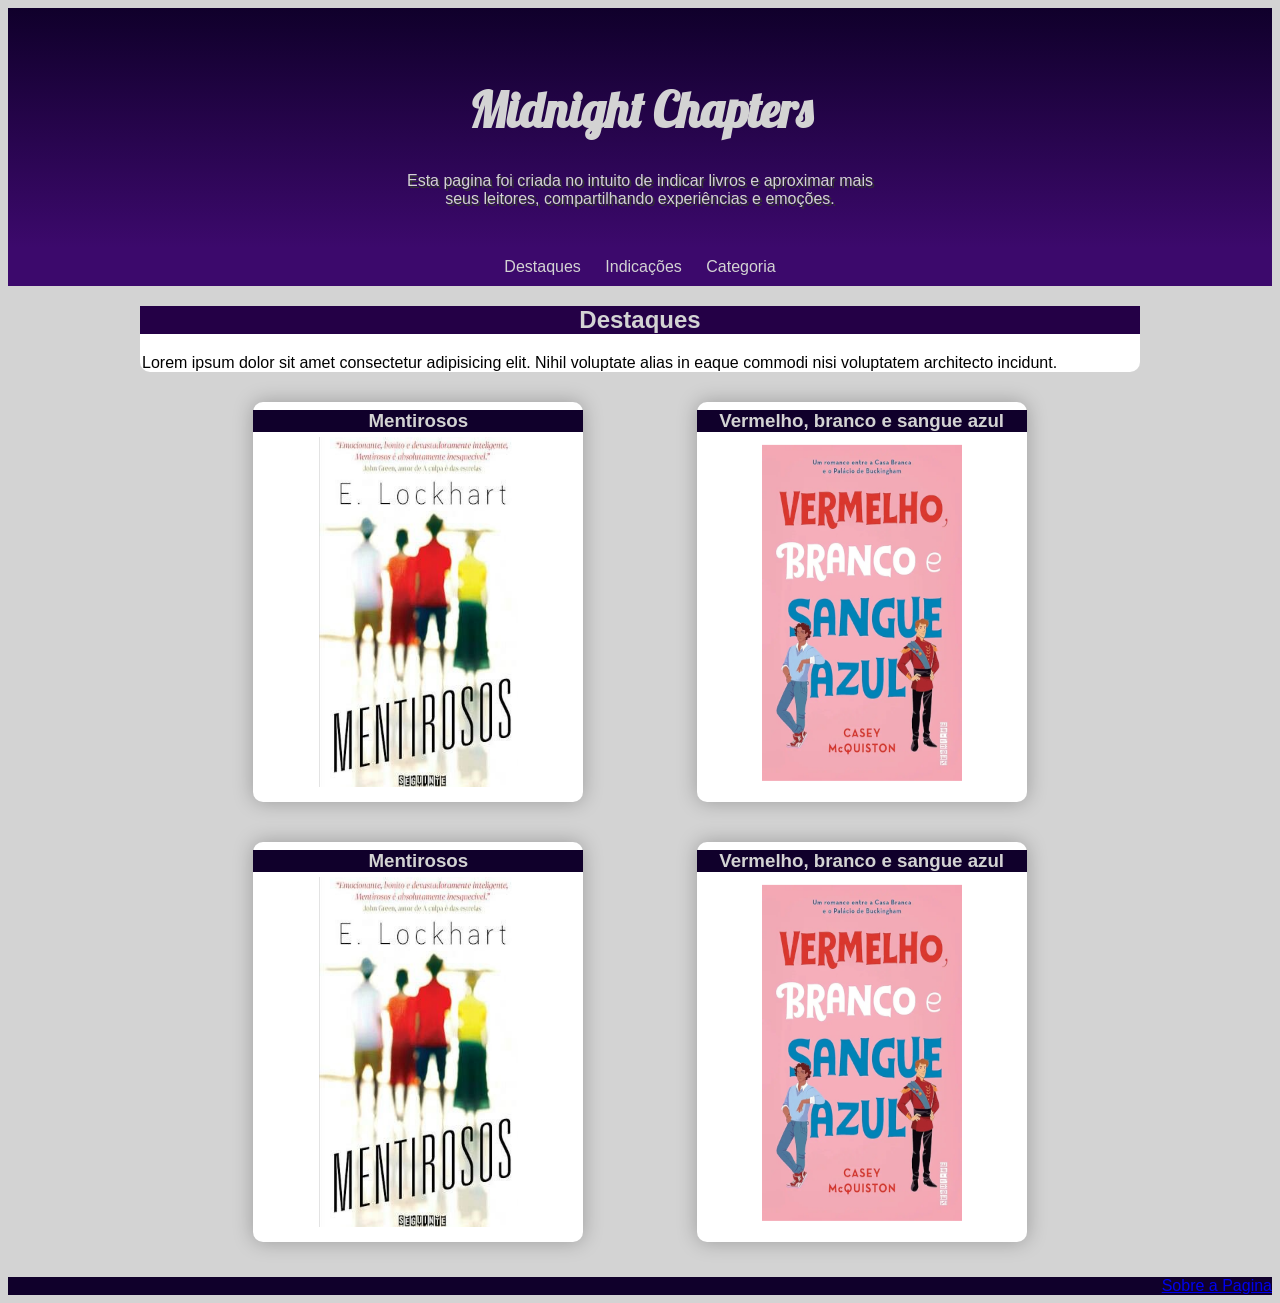
==== index.html @ 9913c378 "modificaçao em links" ====
<!DOCTYPE html>
<html lang="pt-br">
<head>
    <meta charset="UTF-8">
    <meta name="viewport" content="width=device-width, initial-scale=1.0">
    <title>Midnight Chapters</title>
    <link rel="stylesheet" href="estilos/style.css">
    <link rel="shortcut icon" href="favicom/favicomPrincipal.jpeg" type="image/x-icon">
</head>
<body>
    <header>
        <h1>Midnight Chapters</h1>
        <p>Esta pagina foi criada no intuito de indicar livros e aproximar mais seus leitores, compartilhando experiências e emoções.</p>
    </header>
    <nav>
            <a href="#" class="box">Destaques</a>
            <a href="#" class="box">Indicações</a>
            <a href="categoria.html" class="box" target="_self">Categoria</a>
    </nav>
    <main>
        <div class="texto">
            <h2>Destaques</h2>
            <p>Lorem ipsum dolor sit amet consectetur adipisicing elit. Nihil voluptate alias in eaque commodi nisi voluptatem architecto incidunt.</p>
        </div>
            <div class="teste2"> 
                <div class="teste shadow box">
                    <h3 class="margin-baixo">Mentirosos</h3>
                    <a href="livros/mentirosos.html" target="_self" ><img src="imagens/mentirosos-300.png" alt="livro mentirosos" width="200px" height="350px"></a>
                </div>
                <div class="teste shadow box">
                    <h3 class="margin-baixo">Vermelho, branco e sangue azul</h3>
                    <a href="livros/vermelhoBranco.html"><img src="imagens/Vermelho-300.png" alt="LivroVermelhoBranco" width="200px" height="350px"></a>
                </div>
            </div>
            <div class="teste2"> 
                <div class="teste shadow box">
                    <h3 class="margin-baixo">Mentirosos</h3>
                    <a href="livros/mentirosos.html" target="_self" ><img src="imagens/mentirosos-300.png" alt="livro mentirosos" width="200px" height="350px"></a>
                </div>
                <div class="teste shadow box">
                    <h3 class="margin-baixo">Vermelho, branco e sangue azul</h3>
                    <a href="livros/vermelhoBranco.html"><img src="imagens/Vermelho-300.png" alt="LivroVermelhoBranco" width="200px" height="350px"></a>
                </div>
            </div>
    </main>
    <footer>
        <a href="#">Sobre a Pagina</a>
    </footer>
</body>
</html>
---- estilos/style.css ----
@charset "UTF-8";

 @import url('https://fonts.googleapis.com/css2?family=Playwrite+NZ+Guides&display=swap');
@font-face {
    font-family: 'lobster';
    src: url(../fontes/Lobster-Regular.ttf);
}
@font-face {
    font-family: felipa;
    src: url(../fontes/Felipa-Regular.ttf);
}
:root{
    --font-destaque:'Playwrite NZ Guides', cursive;
    --font-titulos:'lobster', cursive;
    --font-livros:'felipa', cursive;
    --cor0: #10002B;
    --cor1: #240046;
    --cor2: #3C096C;
    --cor3: #5A189A;
    --cor4: #7B2CBF;
    --cor5: #d3d3d3;
    --cor6: #ffffff;
}

body > header{
    margin: auto;
}
body{
    font-family: Arial, Helvetica, sans-serif ;
    background-color: var(--cor5);
}
h1{
    color: var(--cor5);
    text-align: center;
    text-decoration: none;
    font-family: var(--font-titulos);
}
h1 > a {
    color: var(--cor5);
    text-decoration: none;
}
p{
    margin: 2px;
    text-align: justify;
}
h2{
    text-align: center;
    color: var(--cor5);
    background-color: var(--cor1);
}
h3{
    color: var(--cor5);
    background-color: var(--cor0);
    margin-top: 0px;
}
header{
    background-image: linear-gradient(to bottom, var(--cor0), var(--cor2));
    padding: 40px;
    text-align: center;
}
header > h1{
    font-size: 3em;
}
header > p{
    color: var(--cor5);
    width: 500px;
    margin: auto;
    text-shadow: 2px 2px 0px rgb(49, 49, 49);
    text-align: center;
}
nav{
    background-color: var(--cor2);
    text-align: center;
    margin-bottom: 10px;
    padding: 10px;
}
nav a {
    text-decoration: none;
    color: var(--cor5);
    padding: 10px;
    border-radius: 4px;
    transition-duration: 0.4s;
}
nav a:hover{
    color: var(--cor0);
    background-color: var(--cor4);
    transition-duration: 0.3s;
}
main{
    text-align: left;
    max-width: 1000px;
    min-width: 320px;
    margin: auto;
    text-align: center;
    margin-bottom: 25px;
}
footer{
    text-align: right;
    background-color: var(--cor0);
}
.margin-baixo{
    margin-top:8px;
    margin-bottom: 5px;
}
.teste2{
    background-color: var(--cor5);
    height: 420px;
    display: flex;
    margin: 20px auto;
    justify-items: center;
    justify-content: space-evenly;
}
.teste{
    background-color: var(--cor6);
    width: 330px;
    height: 400px;
    border-radius: 10px;
    margin-top: 10px;
}
.livro{
    background-color: var(--cor5);
    font-style: italic;
    font-family: var(--font-livros);
    border-radius: 10px;
    text-align: center;
}
.texto{
    background-color: var(--cor6);
    border-bottom-left-radius: 10px;
    border-bottom-right-radius: 10px;
    text-align: justify;
}
.alinha{
    text-align: justify;
    margin-top: 10px;
    margin-bottom: 10px;
    margin-left: 10px;
    margin-right: 10px;
}
.texto-separado{
    margin: 0px;
}
.shadow{
    box-shadow: 0px 0px 20px rgba(0, 0, 0, 0.264);
}
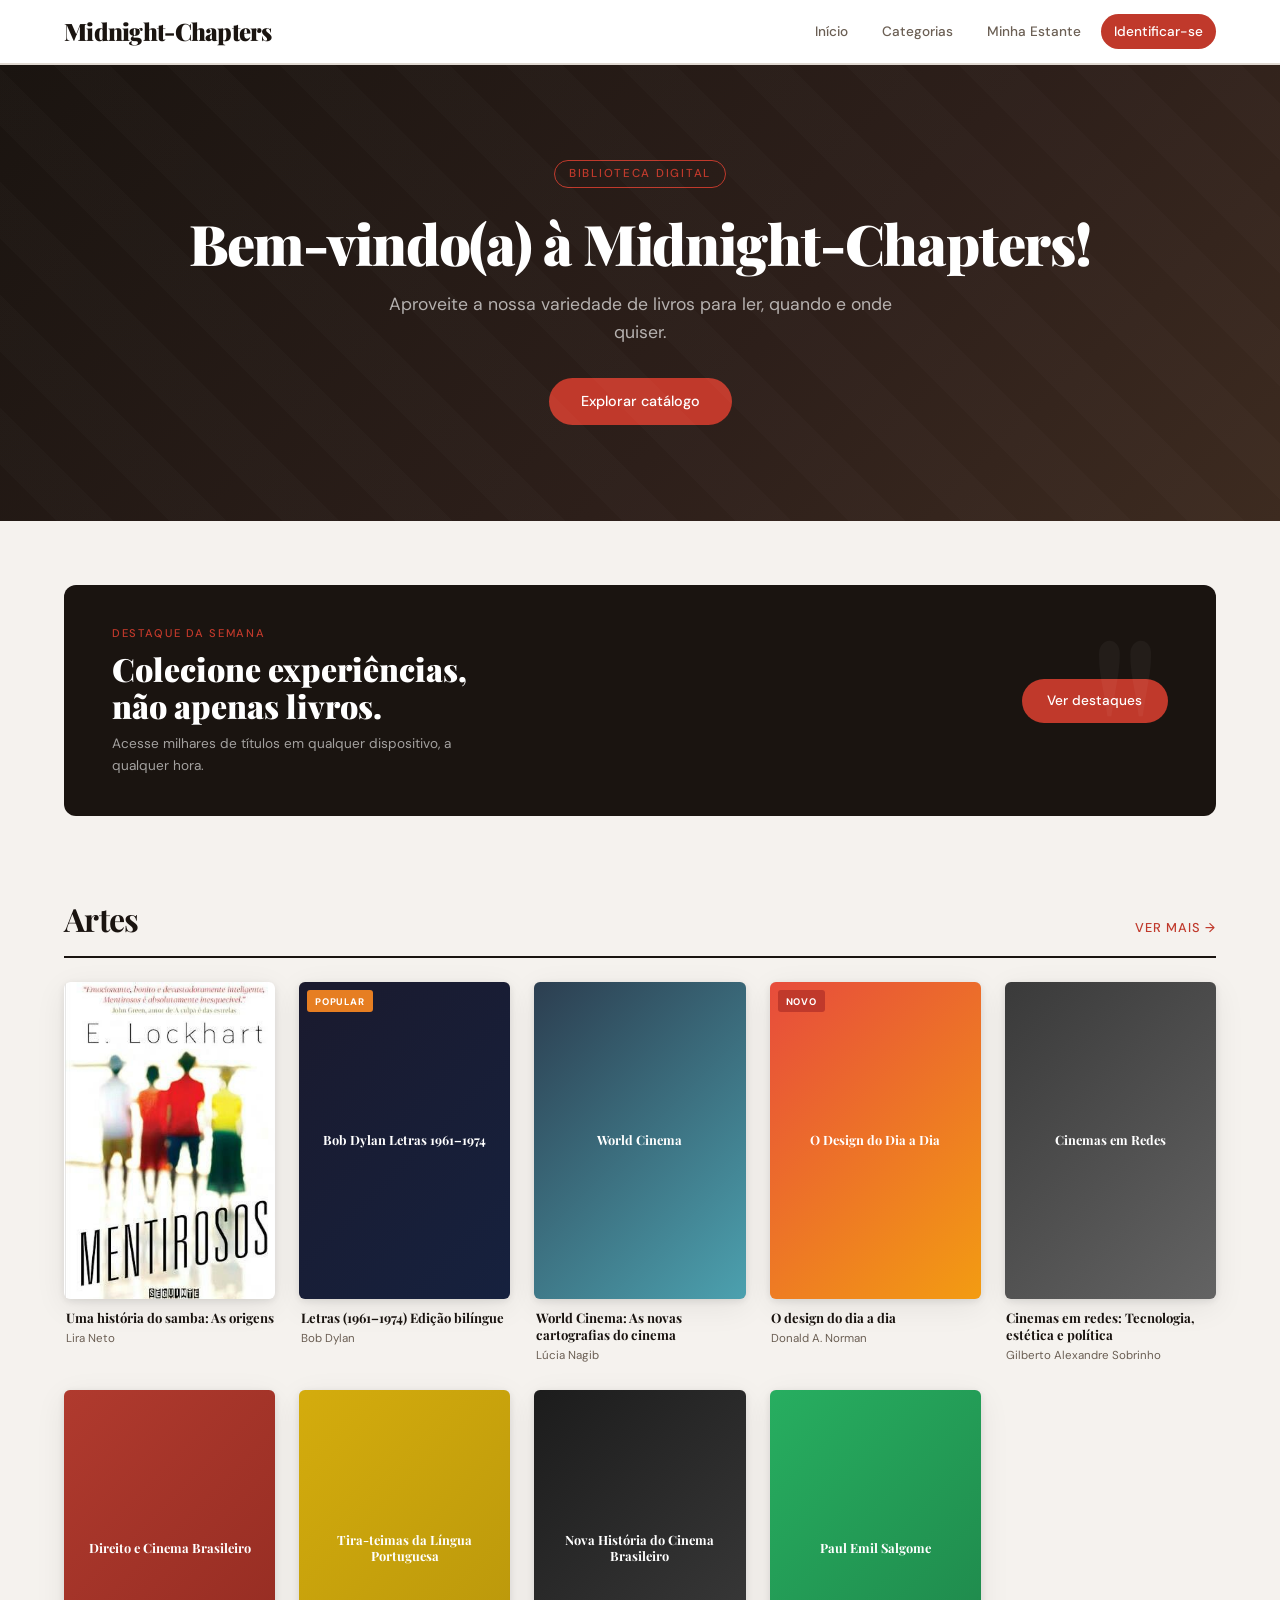
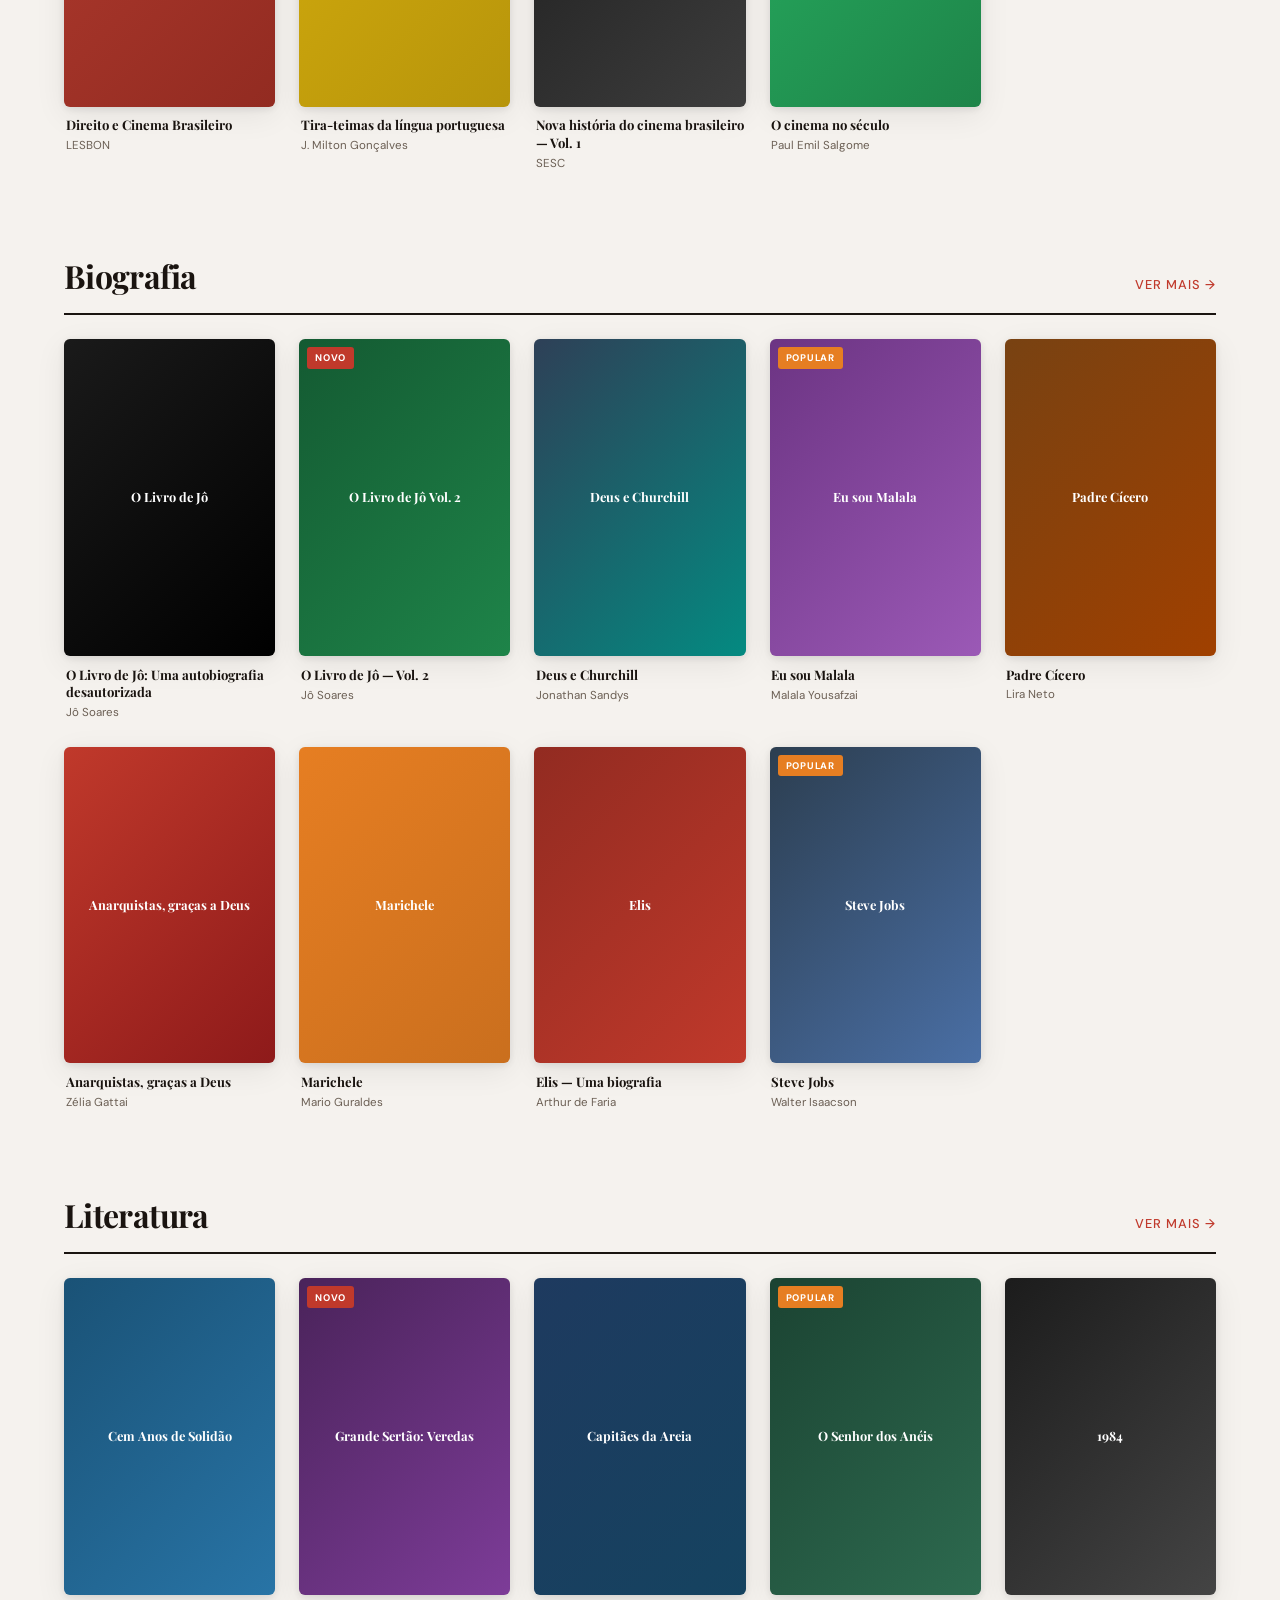
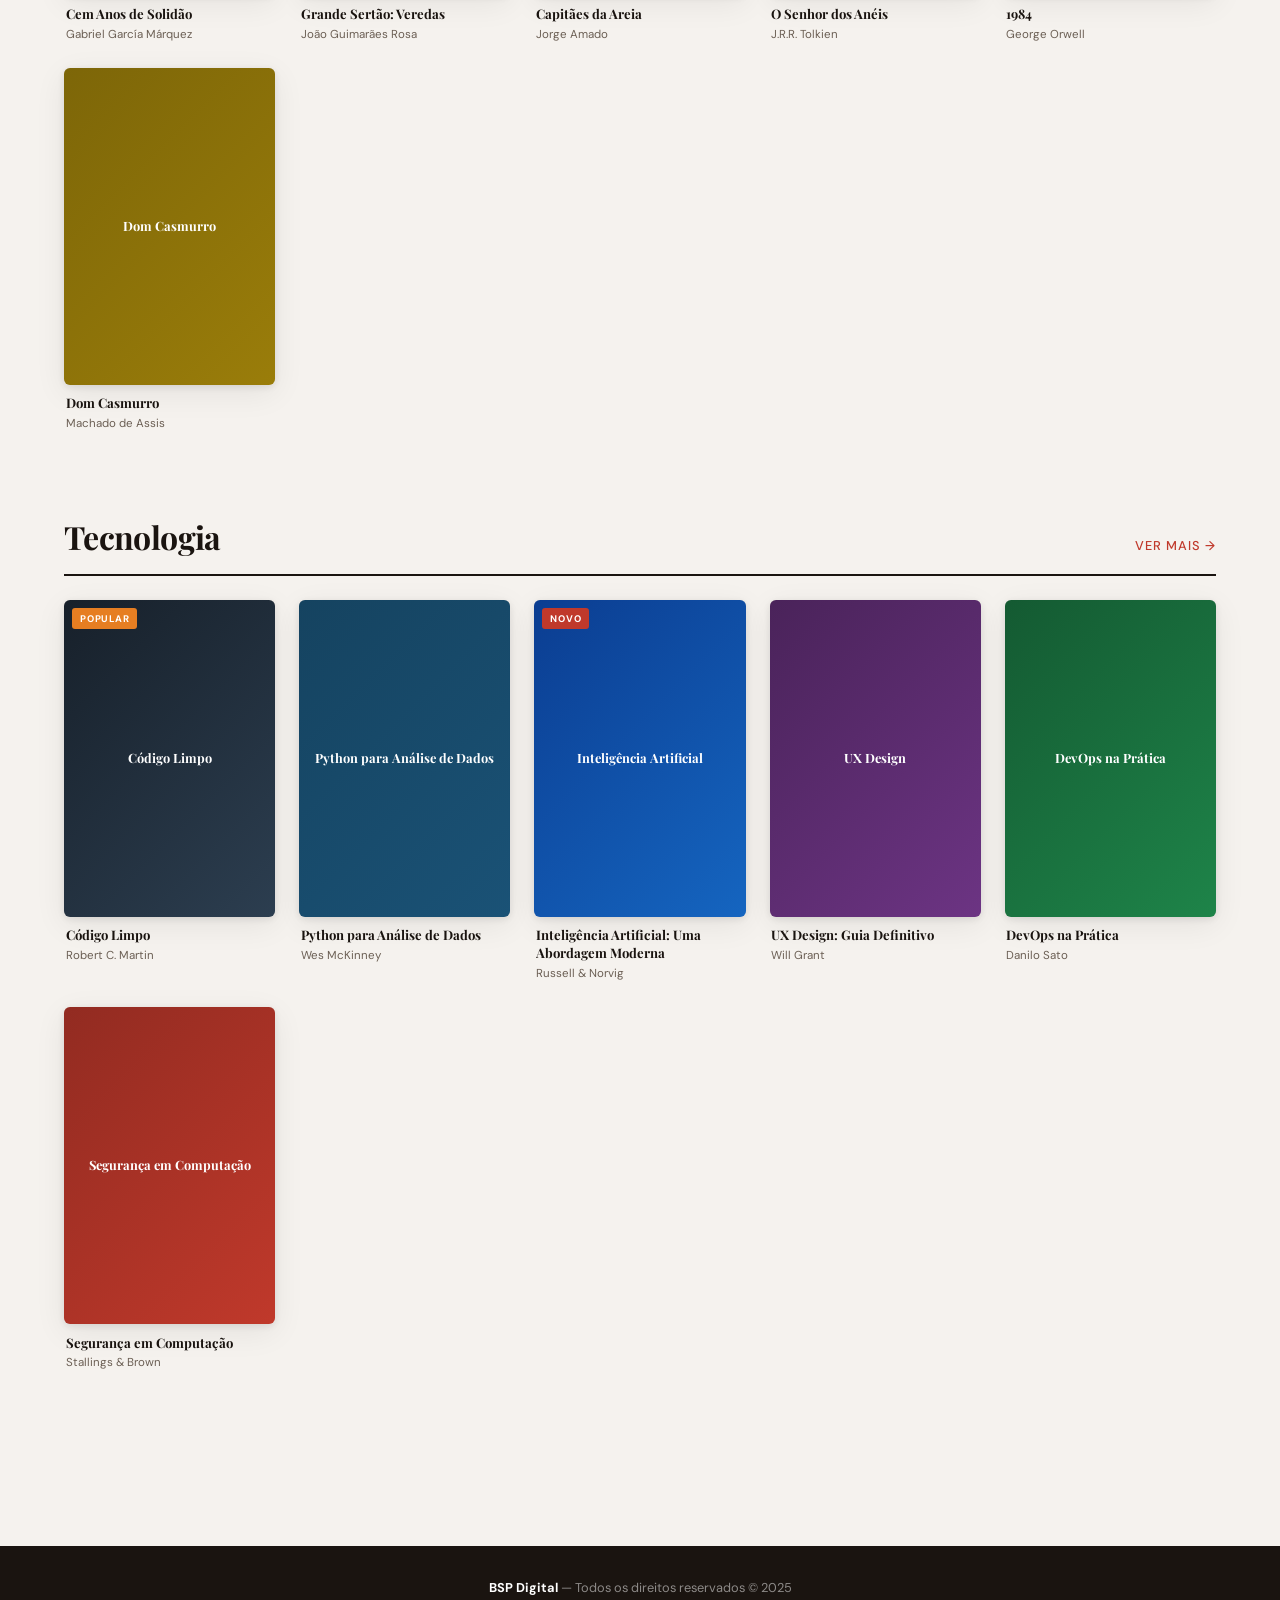
==== commit 4ab77589: "mudança drastica, ultilizaçao de framework" ====
--- a/index.html
+++ b/index.html
@@ -1,50 +1,434 @@
 <!DOCTYPE html>
-<html lang="pt-br">
+<html lang="pt-BR">
 <head>
-    <meta charset="UTF-8">
-    <meta name="viewport" content="width=device-width, initial-scale=1.0">
-    <title>Midnight Chapters</title>
-    <link rel="stylesheet" href="estilos/style.css">
-    <link rel="shortcut icon" href="favicom/favicomPrincipal.jpeg" type="image/x-icon">
+  <meta charset="UTF-8" />
+  <meta name="viewport" content="width=device-width, initial-scale=1.0"/>
+  <link rel="preconnect" href="https://fonts.googleapis.com">
+  <link rel="stylesheet" href="../estilos/style.css">
+  <link href="https://fonts.googleapis.com/css2?family=Playfair+Display:wght@400;700;900&family=DM+Sans:wght@300;400;500&display=swap" rel="stylesheet">
+  <link rel="shortcut icon" href="favicom/favicomPrincipal.jpeg" type="image/x-icon">
+  <title>Midnight-Chapters</title>
 </head>
 <body>
-    <header>
-        <h1>Midnight Chapters</h1>
-        <p>Esta pagina foi criada no intuito de indicar livros e aproximar mais seus leitores, compartilhando experiências e emoções.</p>
-    </header>
-    <nav>
-            <a href="#" class="box">Destaques</a>
-            <a href="#" class="box">Indicações</a>
-            <a href="categoria.html" class="box" target="_self">Categoria</a>
-    </nav>
-    <main>
-        <div class="texto">
-            <h2>Destaques</h2>
-            <p>Lorem ipsum dolor sit amet consectetur adipisicing elit. Nihil voluptate alias in eaque commodi nisi voluptatem architecto incidunt.</p>
-        </div>
-            <div class="teste2"> 
-                <div class="teste shadow box">
-                    <h3 class="margin-baixo">Mentirosos</h3>
-                    <a href="livros/mentirosos.html" target="_self" ><img src="imagens/mentirosos-300.png" alt="livro mentirosos" width="200px" height="350px"></a>
-                </div>
-                <div class="teste shadow box">
-                    <h3 class="margin-baixo">Vermelho, branco e sangue azul</h3>
-                    <a href="livros/vermelhoBranco.html"><img src="imagens/Vermelho-300.png" alt="LivroVermelhoBranco" width="200px" height="350px"></a>
-                </div>
-            </div>
-            <div class="teste2"> 
-                <div class="teste shadow box">
-                    <h3 class="margin-baixo">Mentirosos</h3>
-                    <a href="livros/mentirosos.html" target="_self" ><img src="imagens/mentirosos-300.png" alt="livro mentirosos" width="200px" height="350px"></a>
-                </div>
-                <div class="teste shadow box">
-                    <h3 class="margin-baixo">Vermelho, branco e sangue azul</h3>
-                    <a href="livros/vermelhoBranco.html"><img src="imagens/Vermelho-300.png" alt="LivroVermelhoBranco" width="200px" height="350px"></a>
-                </div>
-            </div>
-    </main>
-    <footer>
-        <a href="#">Sobre a Pagina</a>
-    </footer>
+
+<!-- HEADER -->
+<header>
+  <a class="logo" href="#">Midnight-Chapters</a>
+  <nav>
+    <a href="#" class="nav-hide">Início</a>
+    <a href="#" class="nav-hide">Categorias</a>
+    <a href="#" class="nav-hide">Minha Estante</a>
+    <a href="#" class="nav-cta">Identificar-se</a>
+  </nav>
+</header>
+
+<!-- HERO -->
+<section class="hero">
+  <div class="hero-tag">Biblioteca Digital</div>
+  <h1>Bem-vindo(a) à Midnight-Chapters!</h1>
+  <p>Aproveite a nossa variedade de livros para ler, quando e onde quiser.</p>
+  <a href="#catalogo" class="hero-btn">Explorar catálogo</a>
+</section>
+
+<!-- FEATURED STRIP -->
+<main id="catalogo">
+  <div class="featured-strip">
+    <div class="featured-strip-text">
+      <div class="featured-strip-tag">Destaque da semana</div>
+      <h2>Colecione experiências,<br>não apenas livros.</h2>
+      <p>Acesse milhares de títulos em qualquer dispositivo, a qualquer hora.</p>
+    </div>
+    <a href="#" class="featured-strip-cta">Ver destaques</a>
+  </div>
+
+  <!-- ARTES -->
+  <section class="section" id="artes">
+    <div class="section-header">
+      <h2 class="section-title">Artes</h2>
+      <a href="#" class="section-link">Ver mais →</a>
+    </div>
+    <div class="book-grid">
+
+      <a class="book-card" href="livro-samba.html" title="Uma história do samba: As origens">
+        <div class="book-cover-wrap">
+          <img src="imagens/mentirosos-300.png" alt="">
+          <div class="book-overlay"><span class="book-overlay-btn">Ver livro</span></div>
+        </div>
+        <div class="book-info">
+          <div class="book-title">Uma história do samba: As origens</div>
+          <div class="book-author">Lira Neto</div>
+        </div>
+      </a>
+
+      <a class="book-card" href="livro-dylan.html" title="Letras (1961–1974) Edição bilíngue">
+        <div class="book-cover-wrap">
+          <span class="book-badge badge-hot">Popular</span>
+          <div class="book-cover-placeholder" style="background:linear-gradient(135deg,#1a1a2e,#16213e);">Bob Dylan Letras 1961–1974</div>
+          <div class="book-overlay"><span class="book-overlay-btn">Ver livro</span></div>
+        </div>
+        <div class="book-info">
+          <div class="book-title">Letras (1961–1974) Edição bilíngue</div>
+          <div class="book-author">Bob Dylan</div>
+        </div>
+      </a>
+
+      <a class="book-card" href="livro-world-cinema.html" title="World Cinema: As novas cartografias do cinema">
+        <div class="book-cover-wrap">
+          <div class="book-cover-placeholder" style="background:linear-gradient(135deg,#2c3e50,#4ca1af);">World Cinema</div>
+          <div class="book-overlay"><span class="book-overlay-btn">Ver livro</span></div>
+        </div>
+        <div class="book-info">
+          <div class="book-title">World Cinema: As novas cartografias do cinema</div>
+          <div class="book-author">Lúcia Nagib</div>
+        </div>
+      </a>
+
+      <a class="book-card" href="livro-design.html" title="O Design do dia a dia">
+        <div class="book-cover-wrap">
+          <span class="book-badge badge-new">Novo</span>
+          <div class="book-cover-placeholder" style="background:linear-gradient(135deg,#e74c3c,#f39c12);">O Design do Dia a Dia</div>
+          <div class="book-overlay"><span class="book-overlay-btn">Ver livro</span></div>
+        </div>
+        <div class="book-info">
+          <div class="book-title">O design do dia a dia</div>
+          <div class="book-author">Donald A. Norman</div>
+        </div>
+      </a>
+
+      <a class="book-card" href="livro-cinemas-redes.html" title="Cinemas em redes: Tecnologia, estética e política">
+        <div class="book-cover-wrap">
+          <div class="book-cover-placeholder" style="background:linear-gradient(135deg,#3a3a3a,#636363);">Cinemas em Redes</div>
+          <div class="book-overlay"><span class="book-overlay-btn">Ver livro</span></div>
+        </div>
+        <div class="book-info">
+          <div class="book-title">Cinemas em redes: Tecnologia, estética e política</div>
+          <div class="book-author">Gilberto Alexandre Sobrinho</div>
+        </div>
+      </a>
+
+      <a class="book-card" href="livro-direito-cinema.html" title="Direito e Cinema Brasileiro">
+        <div class="book-cover-wrap">
+          <div class="book-cover-placeholder" style="background:linear-gradient(135deg,#b03a2e,#922b21);">Direito e Cinema Brasileiro</div>
+          <div class="book-overlay"><span class="book-overlay-btn">Ver livro</span></div>
+        </div>
+        <div class="book-info">
+          <div class="book-title">Direito e Cinema Brasileiro</div>
+          <div class="book-author">LESBON</div>
+        </div>
+      </a>
+
+      <a class="book-card" href="livro-portuguesa.html" title="Tira-teimas da língua portuguesa">
+        <div class="book-cover-wrap">
+          <div class="book-cover-placeholder" style="background:linear-gradient(135deg,#d4ac0d,#b7950b);">Tira-teimas da Língua Portuguesa</div>
+          <div class="book-overlay"><span class="book-overlay-btn">Ver livro</span></div>
+        </div>
+        <div class="book-info">
+          <div class="book-title">Tira-teimas da língua portuguesa</div>
+          <div class="book-author">J. Milton Gonçalves</div>
+        </div>
+      </a>
+
+      <a class="book-card" href="livro-cinema-brasileiro.html" title="Nova história do cinema brasileiro">
+        <div class="book-cover-wrap">
+          <div class="book-cover-placeholder" style="background:linear-gradient(135deg,#1c1c1c,#3d3d3d);">Nova História do Cinema Brasileiro</div>
+          <div class="book-overlay"><span class="book-overlay-btn">Ver livro</span></div>
+        </div>
+        <div class="book-info">
+          <div class="book-title">Nova história do cinema brasileiro — Vol. 1</div>
+          <div class="book-author">SESC</div>
+        </div>
+      </a>
+
+      <a class="book-card" href="livro-paul-emily.html" title="O cinema no século">
+        <div class="book-cover-wrap">
+          <div class="book-cover-placeholder" style="background:linear-gradient(135deg,#27ae60,#1e8449);">Paul Emil Salgome</div>
+          <div class="book-overlay"><span class="book-overlay-btn">Ver livro</span></div>
+        </div>
+        <div class="book-info">
+          <div class="book-title">O cinema no século</div>
+          <div class="book-author">Paul Emil Salgome</div>
+        </div>
+      </a>
+
+    </div>
+  </section>
+
+  <!-- BIOGRAFIA -->
+  <section class="section" id="biografia">
+    <div class="section-header">
+      <h2 class="section-title">Biografia</h2>
+      <a href="#" class="section-link">Ver mais →</a>
+    </div>
+    <div class="book-grid">
+
+      <a class="book-card" href="livro-jo-soares.html" title="O Livro de Jô">
+        <div class="book-cover-wrap">
+          <div class="book-cover-placeholder" style="background:linear-gradient(135deg,#1a1a1a,#000);">O Livro de Jô</div>
+          <div class="book-overlay"><span class="book-overlay-btn">Ver livro</span></div>
+        </div>
+        <div class="book-info">
+          <div class="book-title">O Livro de Jô: Uma autobiografia desautorizada</div>
+          <div class="book-author">Jô Soares</div>
+        </div>
+      </a>
+
+      <a class="book-card" href="livro-jo-soares-2.html" title="O Livro de Jô — Vol. 2">
+        <div class="book-cover-wrap">
+          <span class="book-badge badge-new">Novo</span>
+          <div class="book-cover-placeholder" style="background:linear-gradient(135deg,#145a32,#1e8449);">O Livro de Jô Vol. 2</div>
+          <div class="book-overlay"><span class="book-overlay-btn">Ver livro</span></div>
+        </div>
+        <div class="book-info">
+          <div class="book-title">O Livro de Jô — Vol. 2</div>
+          <div class="book-author">Jô Soares</div>
+        </div>
+      </a>
+
+      <a class="book-card" href="livro-churchill.html" title="Deus e Churchill">
+        <div class="book-cover-wrap">
+          <div class="book-cover-placeholder" style="background:linear-gradient(135deg,#2e4057,#048a81);">Deus e Churchill</div>
+          <div class="book-overlay"><span class="book-overlay-btn">Ver livro</span></div>
+        </div>
+        <div class="book-info">
+          <div class="book-title">Deus e Churchill</div>
+          <div class="book-author">Jonathan Sandys</div>
+        </div>
+      </a>
+
+      <a class="book-card" href="livro-malala.html" title="Eu sou Malala">
+        <div class="book-cover-wrap">
+          <span class="book-badge badge-hot">Popular</span>
+          <div class="book-cover-placeholder" style="background:linear-gradient(135deg,#6c3483,#9b59b6);">Eu sou Malala</div>
+          <div class="book-overlay"><span class="book-overlay-btn">Ver livro</span></div>
+        </div>
+        <div class="book-info">
+          <div class="book-title">Eu sou Malala</div>
+          <div class="book-author">Malala Yousafzai</div>
+        </div>
+      </a>
+
+      <a class="book-card" href="livro-padre-cicero.html" title="Padre Cícero">
+        <div class="book-cover-wrap">
+          <div class="book-cover-placeholder" style="background:linear-gradient(135deg,#784212,#a04000);">Padre Cícero</div>
+          <div class="book-overlay"><span class="book-overlay-btn">Ver livro</span></div>
+        </div>
+        <div class="book-info">
+          <div class="book-title">Padre Cícero</div>
+          <div class="book-author">Lira Neto</div>
+        </div>
+      </a>
+
+      <a class="book-card" href="livro-zelia.html" title="Anarquistas, graças a Deus">
+        <div class="book-cover-wrap">
+          <div class="book-cover-placeholder" style="background:linear-gradient(135deg,#c0392b,#8e1a1a);">Anarquistas, graças a Deus</div>
+          <div class="book-overlay"><span class="book-overlay-btn">Ver livro</span></div>
+        </div>
+        <div class="book-info">
+          <div class="book-title">Anarquistas, graças a Deus</div>
+          <div class="book-author">Zélia Gattai</div>
+        </div>
+      </a>
+
+      <a class="book-card" href="livro-marichele.html" title="Marichele">
+        <div class="book-cover-wrap">
+          <div class="book-cover-placeholder" style="background:linear-gradient(135deg,#e67e22,#ca6f1e);">Marichele</div>
+          <div class="book-overlay"><span class="book-overlay-btn">Ver livro</span></div>
+        </div>
+        <div class="book-info">
+          <div class="book-title">Marichele</div>
+          <div class="book-author">Mario Guraldes</div>
+        </div>
+      </a>
+
+      <a class="book-card" href="livro-elis.html" title="Elis — Uma biografia">
+        <div class="book-cover-wrap">
+          <div class="book-cover-placeholder" style="background:linear-gradient(135deg,#922b21,#c0392b);">Elis</div>
+          <div class="book-overlay"><span class="book-overlay-btn">Ver livro</span></div>
+        </div>
+        <div class="book-info">
+          <div class="book-title">Elis — Uma biografia</div>
+          <div class="book-author">Arthur de Faria</div>
+        </div>
+      </a>
+
+      <a class="book-card" href="livro-steve-jobs.html" title="Steve Jobs">
+        <div class="book-cover-wrap">
+          <span class="book-badge badge-hot">Popular</span>
+          <div class="book-cover-placeholder" style="background:linear-gradient(135deg,#2c3e50,#4a6fa5);">Steve Jobs</div>
+          <div class="book-overlay"><span class="book-overlay-btn">Ver livro</span></div>
+        </div>
+        <div class="book-info">
+          <div class="book-title">Steve Jobs</div>
+          <div class="book-author">Walter Isaacson</div>
+        </div>
+      </a>
+
+    </div>
+  </section>
+
+  <!-- LITERATURA -->
+  <section class="section" id="literatura">
+    <div class="section-header">
+      <h2 class="section-title">Literatura</h2>
+      <a href="#" class="section-link">Ver mais →</a>
+    </div>
+    <div class="book-grid">
+
+      <a class="book-card" href="livro-cem-anos.html" title="Cem Anos de Solidão">
+        <div class="book-cover-wrap">
+          <div class="book-cover-placeholder" style="background:linear-gradient(135deg,#1a5276,#2874a6);">Cem Anos de Solidão</div>
+          <div class="book-overlay"><span class="book-overlay-btn">Ver livro</span></div>
+        </div>
+        <div class="book-info">
+          <div class="book-title">Cem Anos de Solidão</div>
+          <div class="book-author">Gabriel García Márquez</div>
+        </div>
+      </a>
+
+      <a class="book-card" href="livro-grande-sertao.html" title="Grande Sertão: Veredas">
+        <div class="book-cover-wrap">
+          <span class="book-badge badge-new">Novo</span>
+          <div class="book-cover-placeholder" style="background:linear-gradient(135deg,#4a235a,#7d3c98);">Grande Sertão: Veredas</div>
+          <div class="book-overlay"><span class="book-overlay-btn">Ver livro</span></div>
+        </div>
+        <div class="book-info">
+          <div class="book-title">Grande Sertão: Veredas</div>
+          <div class="book-author">João Guimarães Rosa</div>
+        </div>
+      </a>
+
+      <a class="book-card" href="livro-capitaes-areia.html" title="Capitães da Areia">
+        <div class="book-cover-wrap">
+          <div class="book-cover-placeholder" style="background:linear-gradient(135deg,#1e3a5f,#154360);">Capitães da Areia</div>
+          <div class="book-overlay"><span class="book-overlay-btn">Ver livro</span></div>
+        </div>
+        <div class="book-info">
+          <div class="book-title">Capitães da Areia</div>
+          <div class="book-author">Jorge Amado</div>
+        </div>
+      </a>
+
+      <a class="book-card" href="livro-senhor-aneis.html" title="O Senhor dos Anéis">
+        <div class="book-cover-wrap">
+          <span class="book-badge badge-hot">Popular</span>
+          <div class="book-cover-placeholder" style="background:linear-gradient(135deg,#1b4332,#2d6a4f);">O Senhor dos Anéis</div>
+          <div class="book-overlay"><span class="book-overlay-btn">Ver livro</span></div>
+        </div>
+        <div class="book-info">
+          <div class="book-title">O Senhor dos Anéis</div>
+          <div class="book-author">J.R.R. Tolkien</div>
+        </div>
+      </a>
+
+      <a class="book-card" href="livro-1984.html" title="1984">
+        <div class="book-cover-wrap">
+          <div class="book-cover-placeholder" style="background:linear-gradient(135deg,#1c1c1c,#444);">1984</div>
+          <div class="book-overlay"><span class="book-overlay-btn">Ver livro</span></div>
+        </div>
+        <div class="book-info">
+          <div class="book-title">1984</div>
+          <div class="book-author">George Orwell</div>
+        </div>
+      </a>
+
+      <a class="book-card" href="livro-dom-casmurro.html" title="Dom Casmurro">
+        <div class="book-cover-wrap">
+          <div class="book-cover-placeholder" style="background:linear-gradient(135deg,#7d6608,#9a7d0a);">Dom Casmurro</div>
+          <div class="book-overlay"><span class="book-overlay-btn">Ver livro</span></div>
+        </div>
+        <div class="book-info">
+          <div class="book-title">Dom Casmurro</div>
+          <div class="book-author">Machado de Assis</div>
+        </div>
+      </a>
+
+    </div>
+  </section>
+
+  <!-- TECNOLOGIA -->
+  <section class="section" id="tecnologia">
+    <div class="section-header">
+      <h2 class="section-title">Tecnologia</h2>
+      <a href="#" class="section-link">Ver mais →</a>
+    </div>
+    <div class="book-grid">
+
+      <a class="book-card" href="livro-clean-code.html" title="Código Limpo">
+        <div class="book-cover-wrap">
+          <span class="book-badge badge-hot">Popular</span>
+          <div class="book-cover-placeholder" style="background:linear-gradient(135deg,#17202a,#2c3e50);">Código Limpo</div>
+          <div class="book-overlay"><span class="book-overlay-btn">Ver livro</span></div>
+        </div>
+        <div class="book-info">
+          <div class="book-title">Código Limpo</div>
+          <div class="book-author">Robert C. Martin</div>
+        </div>
+      </a>
+
+      <a class="book-card" href="livro-python.html" title="Python para Análise de Dados">
+        <div class="book-cover-wrap">
+          <div class="book-cover-placeholder" style="background:linear-gradient(135deg,#154360,#1a5276);">Python para Análise de Dados</div>
+          <div class="book-overlay"><span class="book-overlay-btn">Ver livro</span></div>
+        </div>
+        <div class="book-info">
+          <div class="book-title">Python para Análise de Dados</div>
+          <div class="book-author">Wes McKinney</div>
+        </div>
+      </a>
+
+      <a class="book-card" href="livro-ia.html" title="Inteligência Artificial">
+        <div class="book-cover-wrap">
+          <span class="book-badge badge-new">Novo</span>
+          <div class="book-cover-placeholder" style="background:linear-gradient(135deg,#0b3d91,#1565c0);">Inteligência Artificial</div>
+          <div class="book-overlay"><span class="book-overlay-btn">Ver livro</span></div>
+        </div>
+        <div class="book-info">
+          <div class="book-title">Inteligência Artificial: Uma Abordagem Moderna</div>
+          <div class="book-author">Russell & Norvig</div>
+        </div>
+      </a>
+
+      <a class="book-card" href="livro-ux.html" title="UX Design">
+        <div class="book-cover-wrap">
+          <div class="book-cover-placeholder" style="background:linear-gradient(135deg,#4a235a,#6c3483);">UX Design</div>
+          <div class="book-overlay"><span class="book-overlay-btn">Ver livro</span></div>
+        </div>
+        <div class="book-info">
+          <div class="book-title">UX Design: Guia Definitivo</div>
+          <div class="book-author">Will Grant</div>
+        </div>
+      </a>
+
+      <a class="book-card" href="livro-devops.html" title="DevOps na Prática">
+        <div class="book-cover-wrap">
+          <div class="book-cover-placeholder" style="background:linear-gradient(135deg,#145a32,#1e8449);">DevOps na Prática</div>
+          <div class="book-overlay"><span class="book-overlay-btn">Ver livro</span></div>
+        </div>
+        <div class="book-info">
+          <div class="book-title">DevOps na Prática</div>
+          <div class="book-author">Danilo Sato</div>
+        </div>
+      </a>
+
+      <a class="book-card" href="livro-seguranca.html" title="Segurança em Computação">
+        <div class="book-cover-wrap">
+          <div class="book-cover-placeholder" style="background:linear-gradient(135deg,#922b21,#c0392b);">Segurança em Computação</div>
+          <div class="book-overlay"><span class="book-overlay-btn">Ver livro</span></div>
+        </div>
+        <div class="book-info">
+          <div class="book-title">Segurança em Computação</div>
+          <div class="book-author">Stallings & Brown</div>
+        </div>
+      </a>
+
+    </div>
+  </section>
+
+</main>
+
+<footer>
+  <p><strong>BSP Digital</strong> — Todos os direitos reservados &copy; 2025</p>
+</footer>
+
 </body>
 </html>
--- a/estilos/style.css
+++ b/estilos/style.css
@@ -1,145 +1,383 @@
-@charset "UTF-8";
-
- @import url('https://fonts.googleapis.com/css2?family=Playwrite+NZ+Guides&display=swap');
-@font-face {
-    font-family: 'lobster';
-    src: url(../fontes/Lobster-Regular.ttf);
-}
-@font-face {
-    font-family: felipa;
-    src: url(../fontes/Felipa-Regular.ttf);
-}
-:root{
-    --font-destaque:'Playwrite NZ Guides', cursive;
-    --font-titulos:'lobster', cursive;
-    --font-livros:'felipa', cursive;
-    --cor0: #10002B;
-    --cor1: #240046;
-    --cor2: #3C096C;
-    --cor3: #5A189A;
-    --cor4: #7B2CBF;
-    --cor5: #d3d3d3;
-    --cor6: #ffffff;
-}
-
-body > header{
-    margin: auto;
-}
-body{
-    font-family: Arial, Helvetica, sans-serif ;
-    background-color: var(--cor5);
-}
-h1{
-    color: var(--cor5);
-    text-align: center;
-    text-decoration: none;
-    font-family: var(--font-titulos);
-}
-h1 > a {
-    color: var(--cor5);
-    text-decoration: none;
-}
-p{
-    margin: 2px;
-    text-align: justify;
-}
-h2{
-    text-align: center;
-    color: var(--cor5);
-    background-color: var(--cor1);
-}
-h3{
-    color: var(--cor5);
-    background-color: var(--cor0);
-    margin-top: 0px;
-}
-header{
-    background-image: linear-gradient(to bottom, var(--cor0), var(--cor2));
-    padding: 40px;
-    text-align: center;
-}
-header > h1{
-    font-size: 3em;
-}
-header > p{
-    color: var(--cor5);
-    width: 500px;
-    margin: auto;
-    text-shadow: 2px 2px 0px rgb(49, 49, 49);
-    text-align: center;
-}
-nav{
-    background-color: var(--cor2);
-    text-align: center;
-    margin-bottom: 10px;
-    padding: 10px;
-}
-nav a {
-    text-decoration: none;
-    color: var(--cor5);
-    padding: 10px;
-    border-radius: 4px;
-    transition-duration: 0.4s;
-}
-nav a:hover{
-    color: var(--cor0);
-    background-color: var(--cor4);
-    transition-duration: 0.3s;
-}
-main{
-    text-align: left;
-    max-width: 1000px;
-    min-width: 320px;
-    margin: auto;
-    text-align: center;
-    margin-bottom: 25px;
-}
-footer{
-    text-align: right;
-    background-color: var(--cor0);
-}
-.margin-baixo{
-    margin-top:8px;
-    margin-bottom: 5px;
-}
-.teste2{
-    background-color: var(--cor5);
-    height: 420px;
-    display: flex;
-    margin: 20px auto;
-    justify-items: center;
-    justify-content: space-evenly;
-}
-.teste{
-    background-color: var(--cor6);
-    width: 330px;
-    height: 400px;
-    border-radius: 10px;
-    margin-top: 10px;
-}
-.livro{
-    background-color: var(--cor5);
-    font-style: italic;
-    font-family: var(--font-livros);
-    border-radius: 10px;
-    text-align: center;
-}
-.texto{
-    background-color: var(--cor6);
-    border-bottom-left-radius: 10px;
-    border-bottom-right-radius: 10px;
-    text-align: justify;
-}
-.alinha{
-    text-align: justify;
-    margin-top: 10px;
-    margin-bottom: 10px;
-    margin-left: 10px;
-    margin-right: 10px;
-}
-.texto-separado{
-    margin: 0px;
-}
-.shadow{
-    box-shadow: 0px 0px 20px rgba(0, 0, 0, 0.264);
-}
+
+*, *::before, *::after { box-sizing: border-box; margin: 0; padding: 0; }
+
+    :root {
+      --bg: #f5f2ee;
+      --surface: #ffffff;
+      --ink: #1a1410;
+      --ink-muted: #6b5f54;
+      --accent: #c0392b;
+      --accent-dark: #96281b;
+      --border: #e0d9d2;
+      --shadow: 0 2px 8px rgba(0,0,0,0.10), 0 8px 32px rgba(0,0,0,0.07);
+      --shadow-hover: 0 8px 24px rgba(0,0,0,0.18), 0 24px 48px rgba(0,0,0,0.12);
+      --radius: 6px;
+      --font-display: 'Playfair Display', Georgia, serif;
+      --font-body: 'DM Sans', sans-serif;
+    }
+
+    html { scroll-behavior: smooth; }
+
+    body {
+      background: var(--bg);
+      color: var(--ink);
+      font-family: var(--font-body);
+      font-size: 15px;
+      line-height: 1.6;
+      min-height: 100vh;
+    }
+
+    /* ── HEADER ── */
+    header {
+      background: var(--surface);
+      border-bottom: 1px solid var(--border);
+      padding: 0 clamp(1rem, 5vw, 4rem);
+      display: flex;
+      align-items: center;
+      justify-content: space-between;
+      height: 64px;
+      position: sticky;
+      top: 0;
+      z-index: 100;
+      box-shadow: 0 1px 0 var(--border);
+    }
+
+    .logo {
+      font-family: var(--font-display);
+      font-size: 1.5rem;
+      font-weight: 900;
+      color: var(--ink);
+      text-decoration: none;
+      letter-spacing: -0.03em;
+    }
+    .logo span { color: var(--accent); }
+
+    nav { display: flex; gap: 0.5rem; align-items: center; }
+    nav a {
+      font-size: 0.85rem;
+      font-weight: 500;
+      color: var(--ink-muted);
+      text-decoration: none;
+      padding: 0.4rem 0.8rem;
+      border-radius: 999px;
+      transition: background 0.2s, color 0.2s;
+    }
+    nav a:hover { background: var(--bg); color: var(--ink); }
+    .nav-cta {
+      background: var(--accent) !important;
+      color: #fff !important;
+      font-weight: 500;
+    }
+    .nav-cta:hover { background: var(--accent-dark) !important; }
+
+    /* ── HERO ── */
+    .hero {
+      background: linear-gradient(135deg, #1a1410 0%, #2d1f1a 60%, #3d2b20 100%);
+      color: #fff;
+      padding: clamp(3rem, 8vw, 6rem) clamp(1rem, 5vw, 4rem);
+      text-align: center;
+      position: relative;
+      overflow: hidden;
+    }
+    .hero::before {
+      content: '';
+      position: absolute;
+      inset: 0;
+      background: repeating-linear-gradient(
+        45deg,
+        transparent,
+        transparent 40px,
+        rgba(255,255,255,0.015) 40px,
+        rgba(255,255,255,0.015) 80px
+      );
+    }
+    .hero-tag {
+      display: inline-block;
+      font-size: 0.72rem;
+      font-weight: 500;
+      letter-spacing: 0.15em;
+      text-transform: uppercase;
+      color: var(--accent);
+      border: 1px solid var(--accent);
+      padding: 0.25rem 0.9rem;
+      border-radius: 999px;
+      margin-bottom: 1.5rem;
+    }
+    .hero h1 {
+      font-family: var(--font-display);
+      font-size: clamp(2rem, 5vw, 3.5rem);
+      font-weight: 900;
+      line-height: 1.1;
+      letter-spacing: -0.02em;
+      margin-bottom: 1rem;
+    }
+    .hero p {
+      font-size: clamp(0.95rem, 2vw, 1.1rem);
+      color: rgba(255,255,255,0.65);
+      max-width: 520px;
+      margin: 0 auto 2rem;
+    }
+    .hero-btn {
+      display: inline-block;
+      background: var(--accent);
+      color: #fff;
+      font-family: var(--font-body);
+      font-size: 0.9rem;
+      font-weight: 500;
+      text-decoration: none;
+      padding: 0.75rem 2rem;
+      border-radius: 999px;
+      transition: background 0.2s, transform 0.2s;
+    }
+    .hero-btn:hover { background: var(--accent-dark); transform: translateY(-2px); }
+
+    /* ── MAIN ── */
+    main {
+      max-width: 1400px;
+      margin: 0 auto;
+      padding: clamp(2rem, 5vw, 4rem) clamp(1rem, 5vw, 4rem);
+    }
+
+    /* ── SECTION ── */
+    .section { margin-bottom: clamp(2.5rem, 6vw, 5rem); }
+
+    .section-header {
+      display: flex;
+      align-items: baseline;
+      justify-content: space-between;
+      margin-bottom: 1.5rem;
+      padding-bottom: 0.75rem;
+      border-bottom: 2px solid var(--ink);
+      gap: 1rem;
+    }
+    .section-title {
+      font-family: var(--font-display);
+      font-size: clamp(1.4rem, 3vw, 2rem);
+      font-weight: 700;
+      letter-spacing: -0.02em;
+    }
+    .section-link {
+      font-size: 0.8rem;
+      font-weight: 500;
+      letter-spacing: 0.08em;
+      text-transform: uppercase;
+      color: var(--accent);
+      text-decoration: none;
+      white-space: nowrap;
+      border-bottom: 1px solid transparent;
+      transition: border-color 0.2s;
+    }
+    .section-link:hover { border-color: var(--accent); }
+
+    /* ── BOOK GRID ── */
+    .book-grid {
+      display: grid;
+      grid-template-columns: repeat(auto-fill, minmax(140px, 1fr));
+      gap: clamp(0.75rem, 2vw, 1.5rem);
+    }
+
+    /* ── BOOK CARD ── */
+    .book-card {
+      text-decoration: none;
+      color: inherit;
+      display: flex;
+      flex-direction: column;
+      gap: 0.6rem;
+      cursor: pointer;
+    }
+
+    .book-cover-wrap {
+      position: relative;
+      border-radius: var(--radius);
+      overflow: hidden;
+      aspect-ratio: 2/3;
+      background: var(--border);
+      box-shadow: var(--shadow);
+      transition: box-shadow 0.3s, transform 0.3s;
+    }
+    .book-card:hover .book-cover-wrap {
+      box-shadow: var(--shadow-hover);
+      transform: translateY(-6px) scale(1.02);
+    }
+
+    .book-cover-wrap img {
+      width: 100%;
+      height: 100%;
+      object-fit: cover;
+      display: block;
+    }
+
+    /* Placeholder for missing images */
+    .book-cover-placeholder {
+      width: 100%;
+      height: 100%;
+      display: flex;
+      flex-direction: column;
+      align-items: center;
+      justify-content: center;
+      padding: 1rem;
+      text-align: center;
+      font-family: var(--font-display);
+      font-size: 0.8rem;
+      font-weight: 700;
+      line-height: 1.3;
+      color: #fff;
+    }
+
+    .book-overlay {
+      position: absolute;
+      inset: 0;
+      background: linear-gradient(to top, rgba(0,0,0,0.7) 0%, transparent 50%);
+      opacity: 0;
+      transition: opacity 0.3s;
+      display: flex;
+      align-items: flex-end;
+      justify-content: center;
+      padding-bottom: 1rem;
+    }
+    .book-card:hover .book-overlay { opacity: 1; }
+
+    .book-overlay-btn {
+      font-size: 0.75rem;
+      font-weight: 500;
+      color: #fff;
+      border: 1px solid rgba(255,255,255,0.7);
+      padding: 0.3rem 0.9rem;
+      border-radius: 999px;
+      letter-spacing: 0.05em;
+    }
+
+    .book-info { padding: 0 0.1rem; }
+    .book-title {
+      font-family: var(--font-display);
+      font-size: 0.82rem;
+      font-weight: 700;
+      line-height: 1.35;
+      color: var(--ink);
+      display: -webkit-box;
+      -webkit-line-clamp: 2;
+      -webkit-box-orient: vertical;
+      overflow: hidden;
+    }
+    .book-author {
+      font-size: 0.72rem;
+      color: var(--ink-muted);
+      margin-top: 0.2rem;
+      font-weight: 400;
+      white-space: nowrap;
+      overflow: hidden;
+      text-overflow: ellipsis;
+    }
+
+    /* Badge (novo, destaque) */
+    .book-badge {
+      position: absolute;
+      top: 0.5rem;
+      left: 0.5rem;
+      font-size: 0.6rem;
+      font-weight: 700;
+      letter-spacing: 0.08em;
+      text-transform: uppercase;
+      padding: 0.2rem 0.5rem;
+      border-radius: 3px;
+      z-index: 2;
+    }
+    .badge-new { background: var(--accent); color: #fff; }
+    .badge-hot { background: #e67e22; color: #fff; }
+
+    /* ── FEATURED STRIP ── */
+    .featured-strip {
+      background: var(--ink);
+      border-radius: 12px;
+      padding: clamp(1.5rem, 4vw, 2.5rem) clamp(1.5rem, 4vw, 3rem);
+      display: flex;
+      align-items: center;
+      gap: 2rem;
+      margin-bottom: clamp(2.5rem, 6vw, 5rem);
+      color: #fff;
+      overflow: hidden;
+      position: relative;
+    }
+    .featured-strip::after {
+      content: '"';
+      font-family: var(--font-display);
+      font-size: 18rem;
+      line-height: 0.7;
+      position: absolute;
+      right: 3rem;
+      bottom: -1rem;
+      color: rgba(255,255,255,0.04);
+      pointer-events: none;
+    }
+    .featured-strip-text { flex: 1; min-width: 0; }
+    .featured-strip-tag {
+      font-size: 0.7rem;
+      font-weight: 500;
+      letter-spacing: 0.15em;
+      text-transform: uppercase;
+      color: var(--accent);
+      margin-bottom: 0.5rem;
+    }
+    .featured-strip h2 {
+      font-family: var(--font-display);
+      font-size: clamp(1.3rem, 3vw, 2rem);
+      font-weight: 900;
+      line-height: 1.15;
+      margin-bottom: 0.5rem;
+    }
+    .featured-strip p {
+      font-size: 0.85rem;
+      color: rgba(255,255,255,0.6);
+      max-width: 380px;
+    }
+    .featured-strip-cta {
+      flex-shrink: 0;
+      background: var(--accent);
+      color: #fff;
+      text-decoration: none;
+      padding: 0.7rem 1.6rem;
+      border-radius: 999px;
+      font-size: 0.85rem;
+      font-weight: 500;
+      transition: background 0.2s;
+    }
+    .featured-strip-cta:hover { background: var(--accent-dark); }
+
+    /* ── FOOTER ── */
+    footer {
+      background: var(--ink);
+      color: rgba(255,255,255,0.5);
+      text-align: center;
+      padding: 2rem 1rem;
+      font-size: 0.8rem;
+      margin-top: 2rem;
+    }
+    footer strong { color: #fff; }
+
+    /* ── RESPONSIVE ── */
+    @media (max-width: 600px) {
+      header { padding: 0 1rem; }
+      nav .nav-hide { display: none; }
+      .book-grid { grid-template-columns: repeat(auto-fill, minmax(110px, 1fr)); gap: 0.75rem; }
+      .featured-strip { flex-direction: column; text-align: center; }
+      .featured-strip::after { display: none; }
+      .featured-strip p { margin: 0 auto; }
+    }
+
+    @media (min-width: 900px) {
+      .book-grid { grid-template-columns: repeat(auto-fill, minmax(160px, 1fr)); }
+    }
+    @media (min-width: 1200px) {
+      .book-grid { grid-template-columns: repeat(auto-fill, minmax(175px, 1fr)); }
+    }
+
+    /* ── FADE-IN ANIMATION ── */
+    @keyframes fadeUp {
+      from { opacity: 0; transform: translateY(20px); }
+      to   { opacity: 1; transform: translateY(0); }
+    }
+    .section { animation: fadeUp 0.5s ease both; }
+    .section:nth-child(1) { animation-delay: 0.05s; }
+    .section:nth-child(2) { animation-delay: 0.15s; }
+    .section:nth-child(3) { animation-delay: 0.25s; }
+    .section:nth-child(4) { animation-delay: 0.35s; }
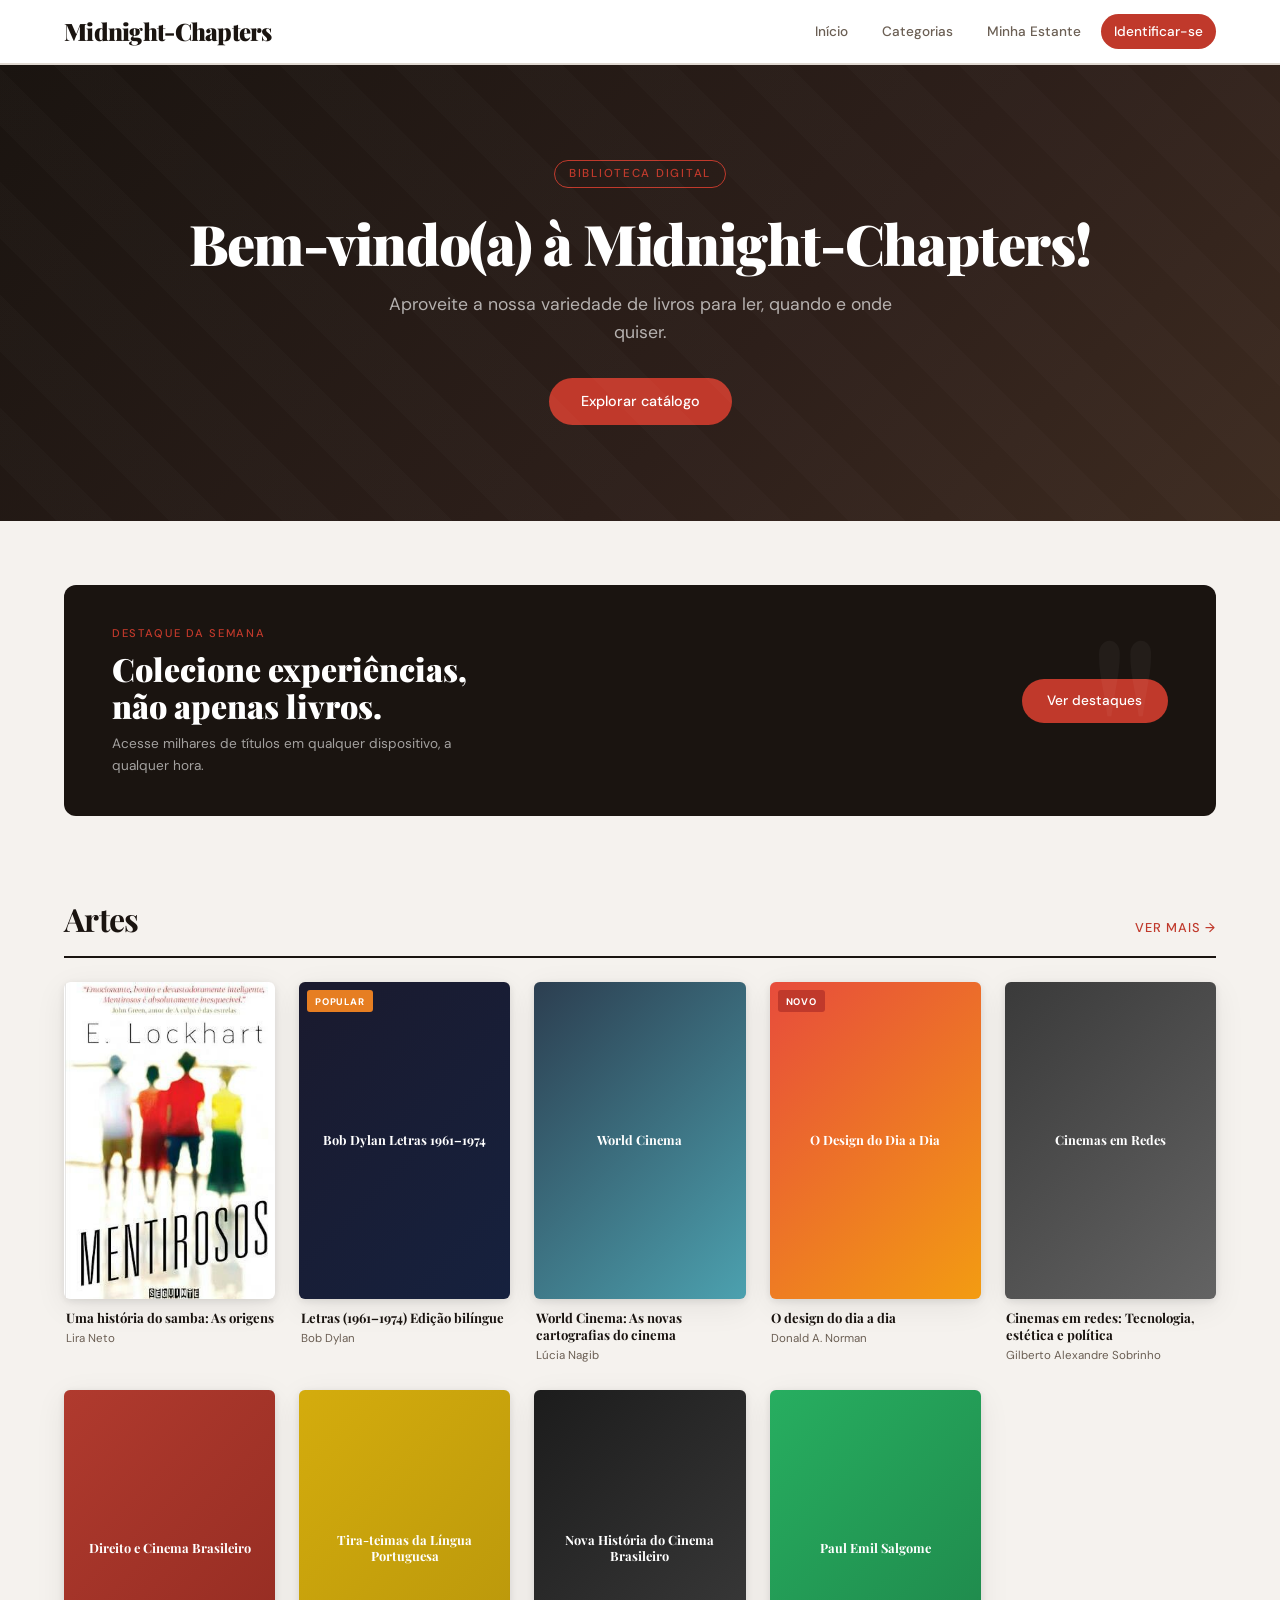
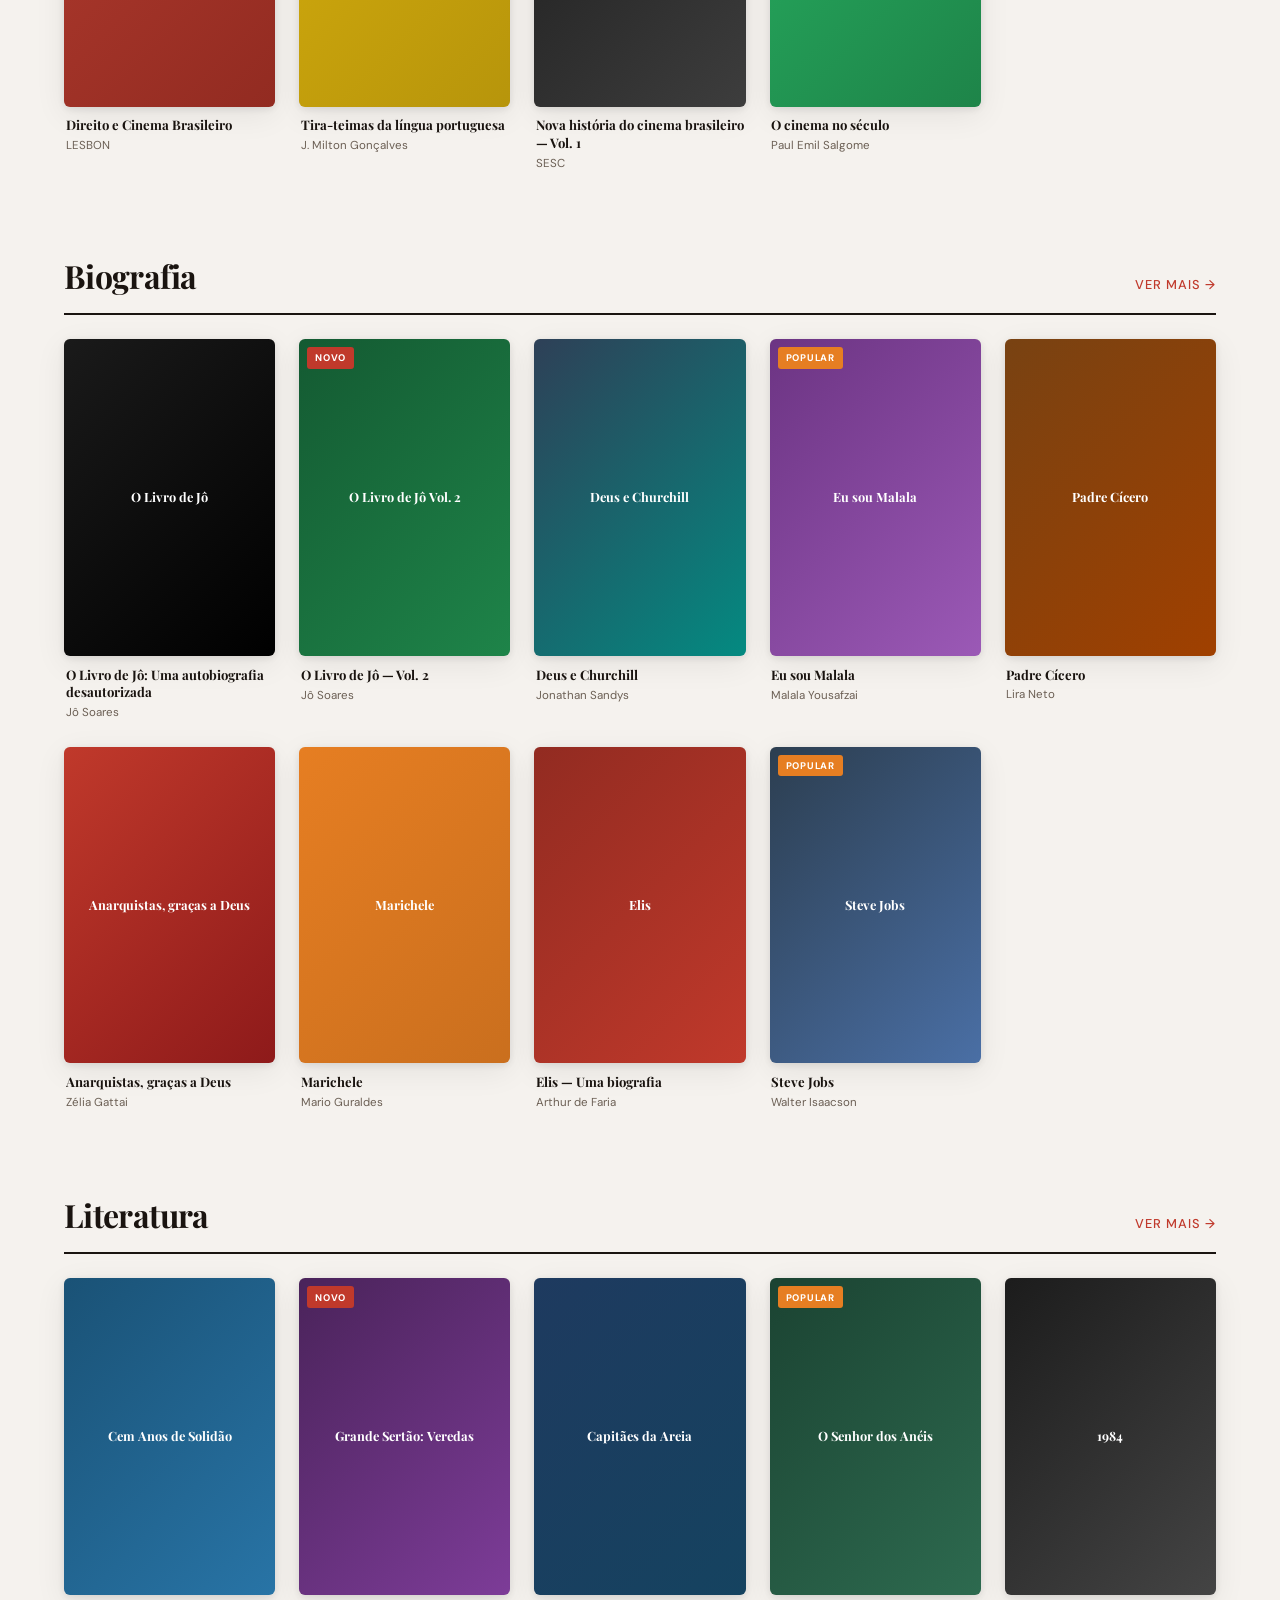
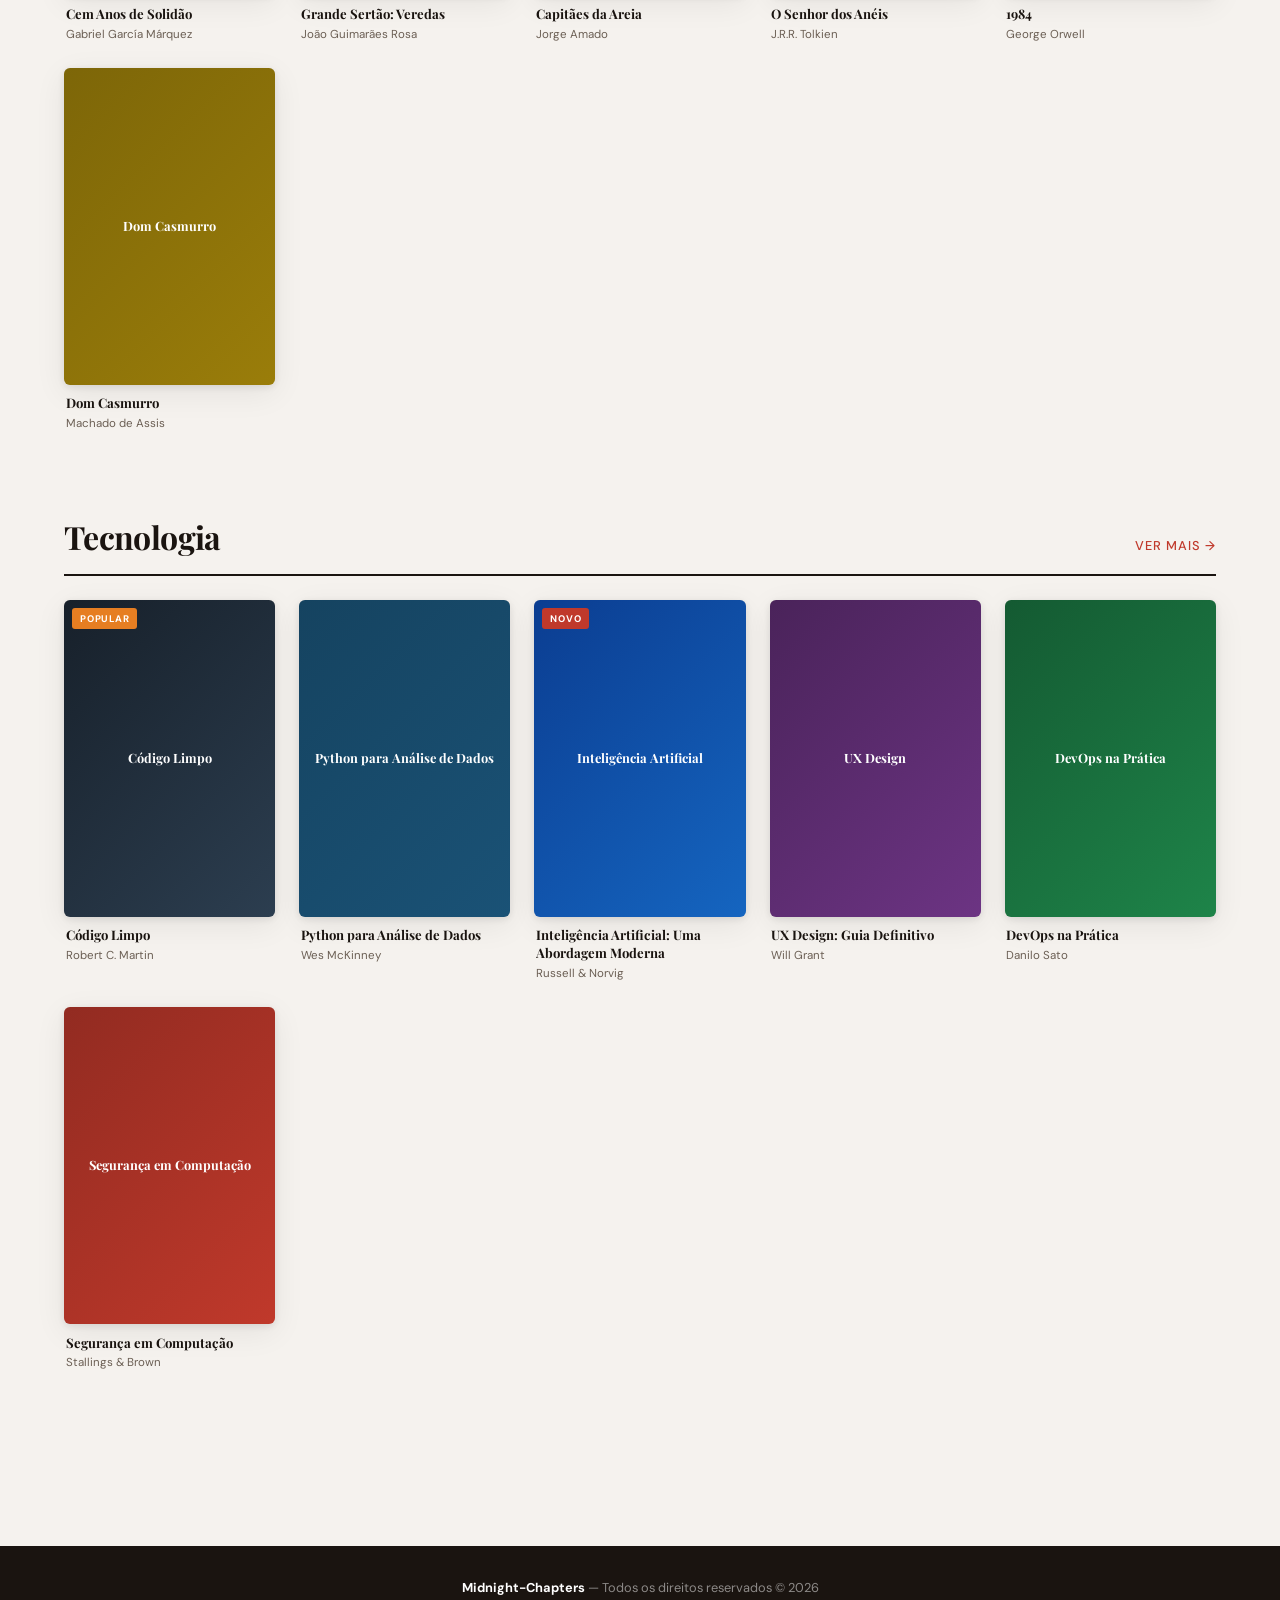
==== commit 59f733a8: "adicionou categoria" ====
--- a/index.html
+++ b/index.html
@@ -15,10 +15,10 @@
 <header>
   <a class="logo" href="#">Midnight-Chapters</a>
   <nav>
-    <a href="#" class="nav-hide">Início</a>
-    <a href="#" class="nav-hide">Categorias</a>
+    <a href="index.html" class="nav-hide">Início</a>
+    <a href="categorias/categorias.html" class="nav-hide">Categorias</a>
     <a href="#" class="nav-hide">Minha Estante</a>
-    <a href="#" class="nav-cta">Identificar-se</a>
+    <a href="identificador/cadastrar.html" class="nav-cta">Identificar-se</a>
   </nav>
 </header>
 
@@ -51,7 +51,7 @@
 
       <a class="book-card" href="livro-samba.html" title="Uma história do samba: As origens">
         <div class="book-cover-wrap">
-          <img src="imagens/mentirosos-300.png" alt="">
+          <img src="imagens/mentirosos-300.png" alt="mentirosos">
           <div class="book-overlay"><span class="book-overlay-btn">Ver livro</span></div>
         </div>
         <div class="book-info">
@@ -427,7 +427,7 @@
 </main>
 
 <footer>
-  <p><strong>BSP Digital</strong> — Todos os direitos reservados &copy; 2025</p>
+  <p><strong>Midnight-Chapters</strong> — Todos os direitos reservados &copy; 2026</p>
 </footer>
 
 </body>
--- a/estilos/style.css
+++ b/estilos/style.css
@@ -1,5 +1,5 @@
 
-*, *::before, *::after { box-sizing: border-box; margin: 0; padding: 0; }
+*, *::before, *::after { box-sizing: border-box; margin: 0; padding: 0;}
 
     :root {
       --bg: #f5f2ee;
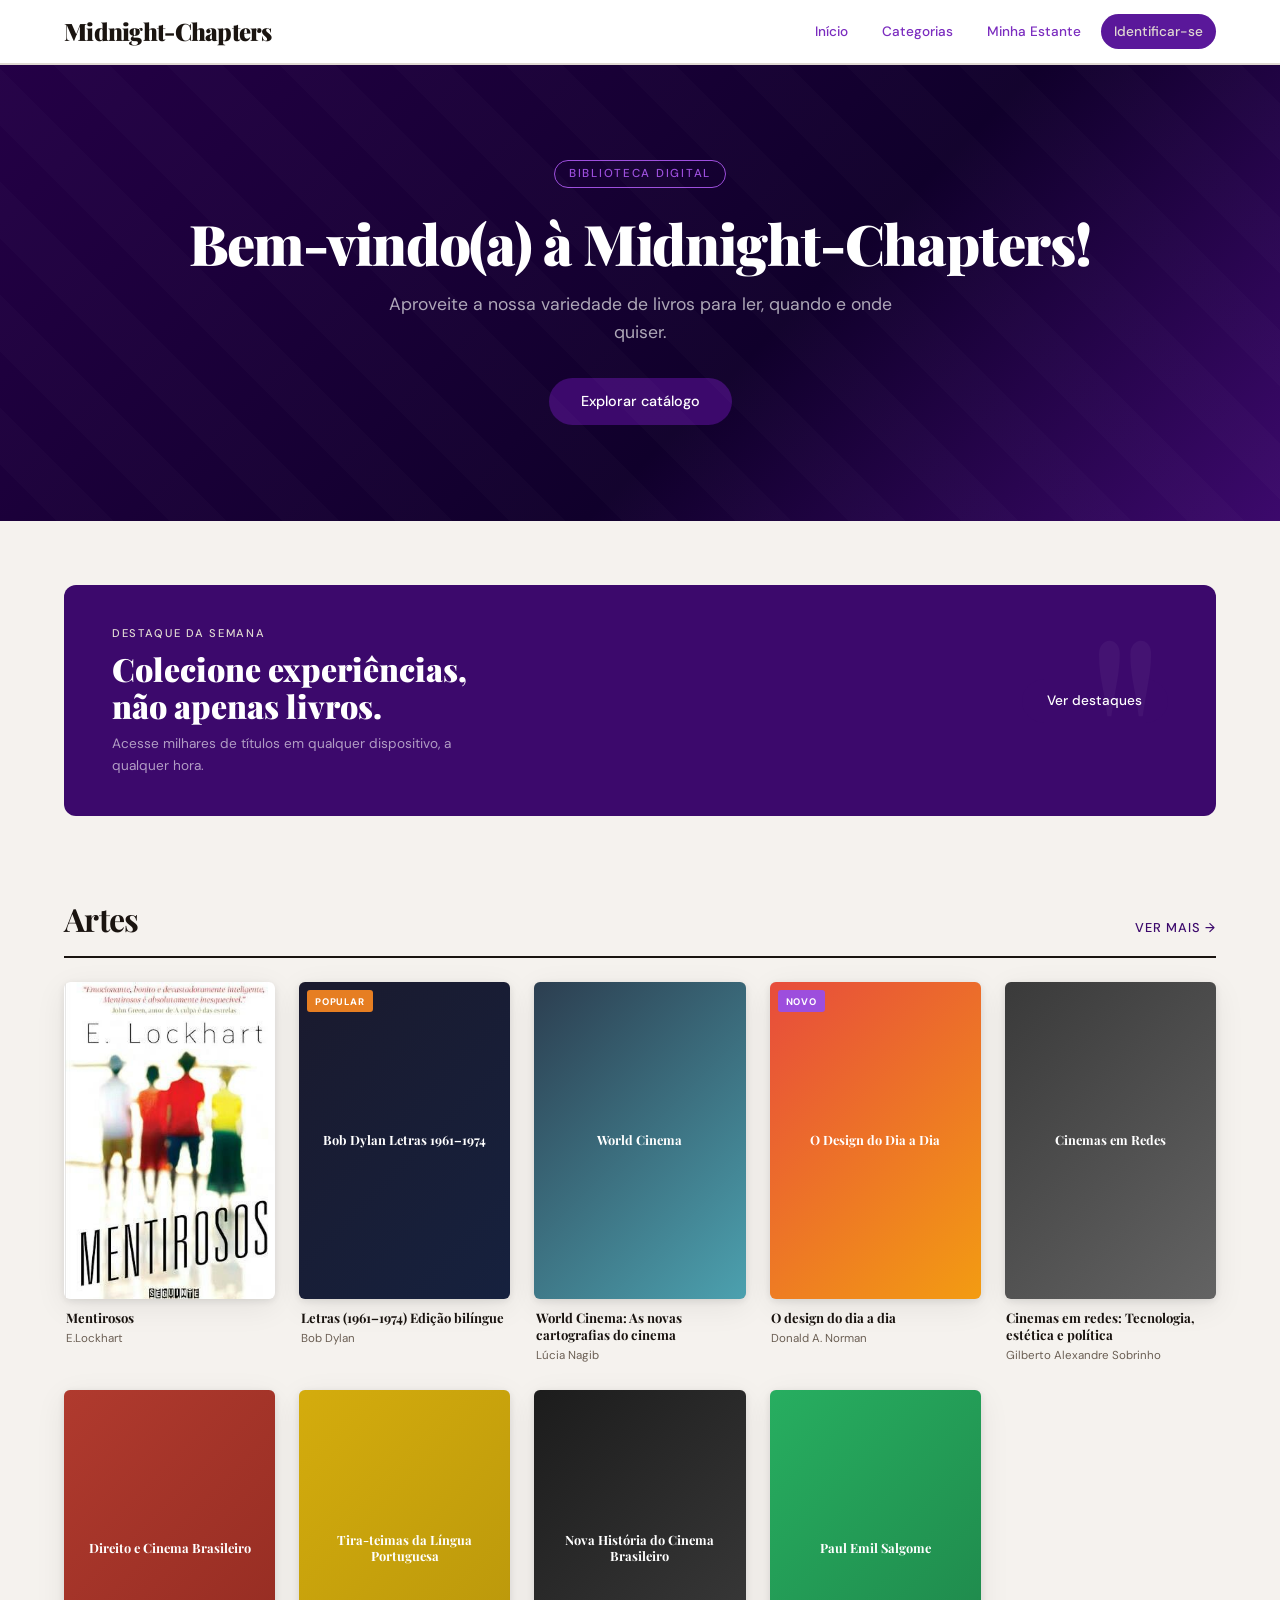
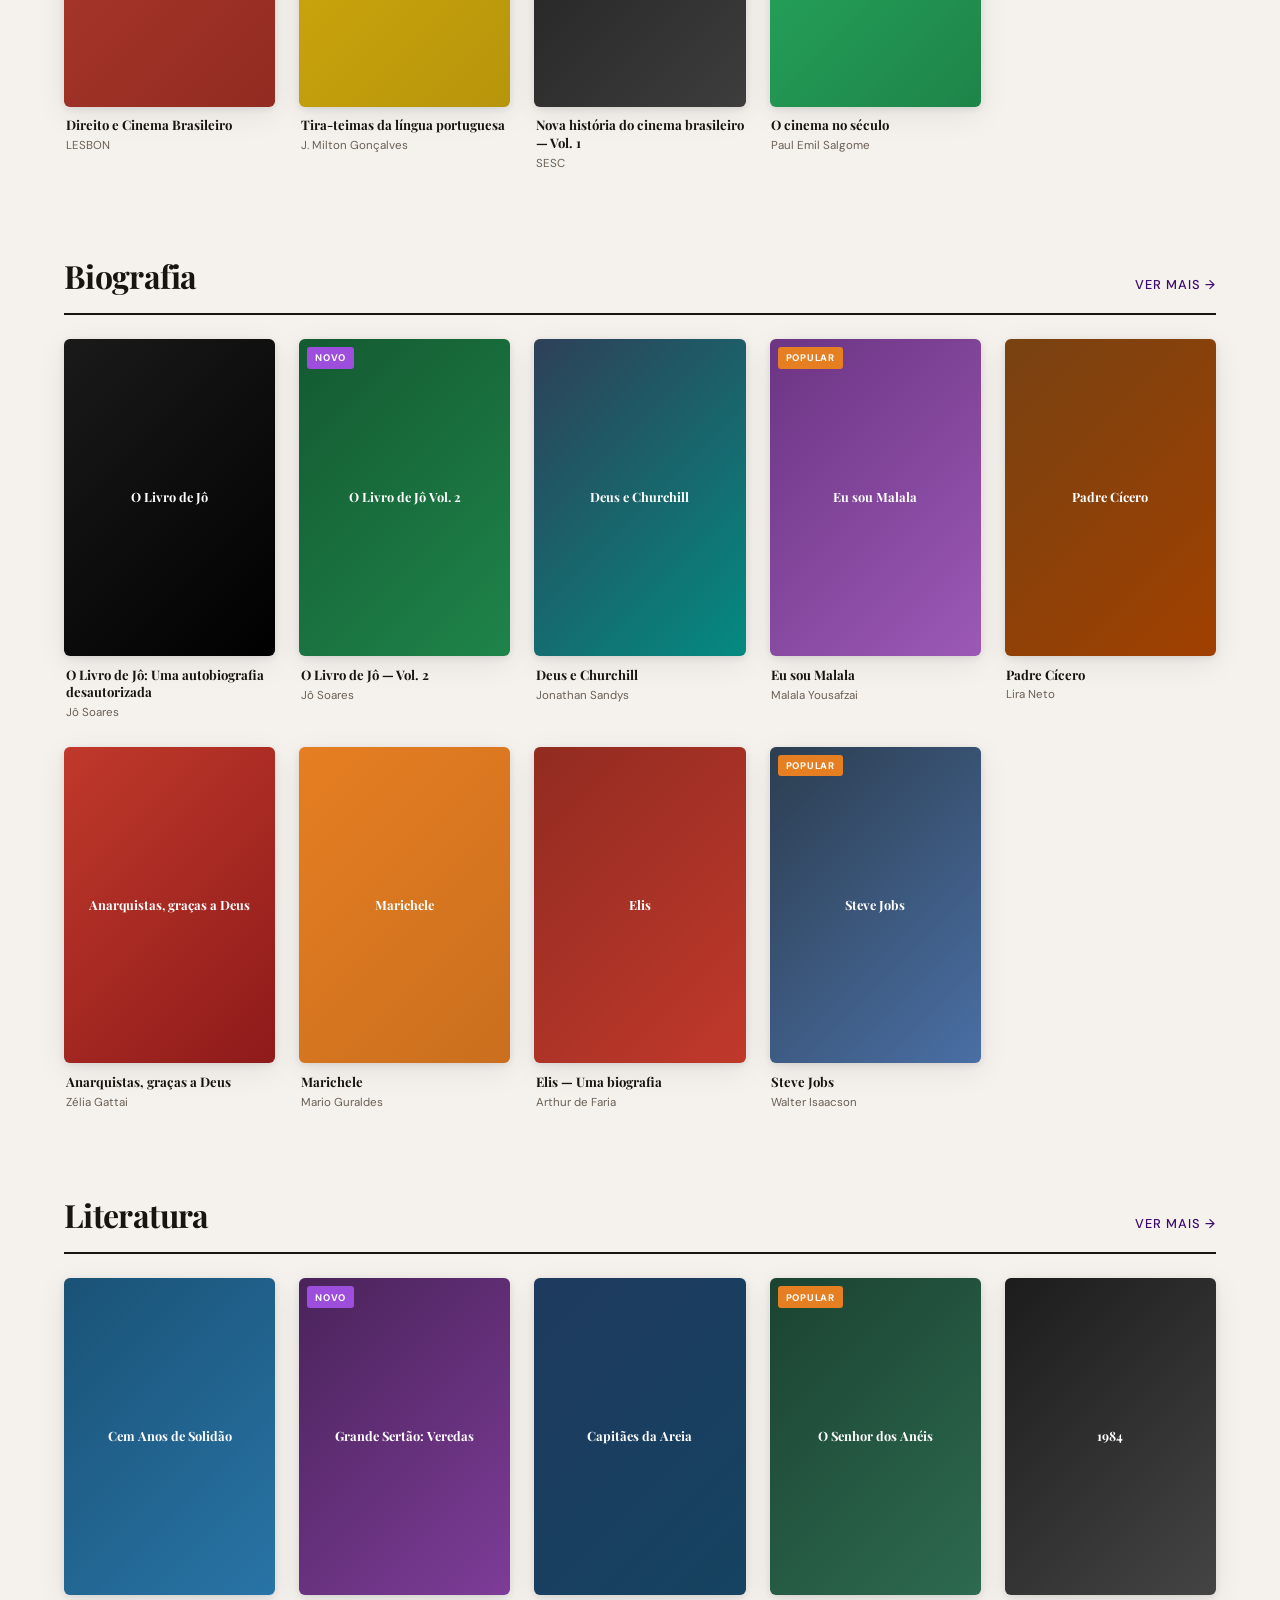
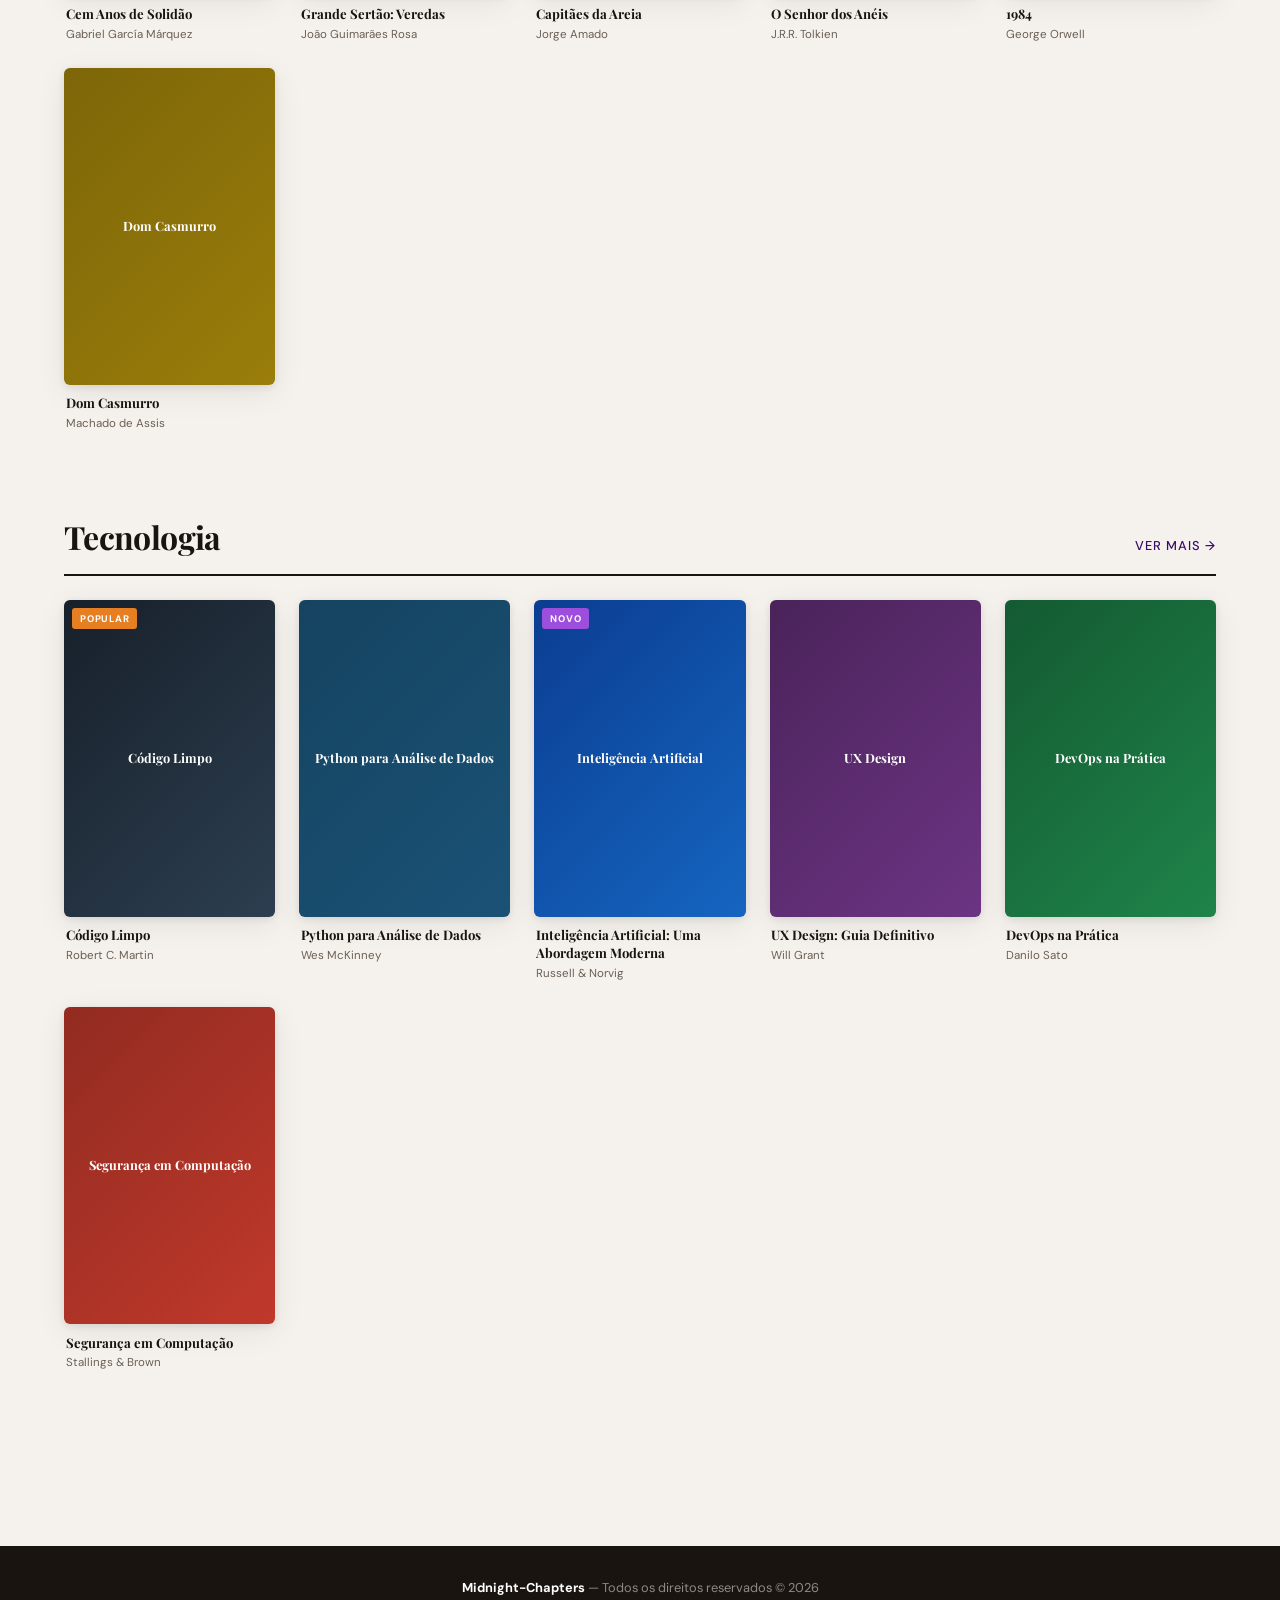
==== commit bd5773d6: "alteração na cor" ====
--- a/index.html
+++ b/index.html
@@ -4,8 +4,8 @@
   <meta charset="UTF-8" />
   <meta name="viewport" content="width=device-width, initial-scale=1.0"/>
   <link rel="preconnect" href="https://fonts.googleapis.com">
-  <link rel="stylesheet" href="../estilos/style.css">
   <link href="https://fonts.googleapis.com/css2?family=Playfair+Display:wght@400;700;900&family=DM+Sans:wght@300;400;500&display=swap" rel="stylesheet">
+  <link rel="stylesheet" href="estilos/style.css">
   <link rel="shortcut icon" href="favicom/favicomPrincipal.jpeg" type="image/x-icon">
   <title>Midnight-Chapters</title>
 </head>
@@ -49,14 +49,14 @@
     </div>
     <div class="book-grid">
 
-      <a class="book-card" href="livro-samba.html" title="Uma história do samba: As origens">
+      <a class="book-card" href="livros/mentirososPG.html" title="Uma história do samba: As origens">
         <div class="book-cover-wrap">
           <img src="imagens/mentirosos-300.png" alt="mentirosos">
           <div class="book-overlay"><span class="book-overlay-btn">Ver livro</span></div>
         </div>
         <div class="book-info">
-          <div class="book-title">Uma história do samba: As origens</div>
-          <div class="book-author">Lira Neto</div>
+          <div class="book-title">Mentirosos</div>
+          <div class="book-author">E.Lockhart</div>
         </div>
       </a>
 
--- a/estilos/style.css
+++ b/estilos/style.css
@@ -2,6 +2,12 @@
 *, *::before, *::after { box-sizing: border-box; margin: 0; padding: 0;}
 
     :root {
+      --color0:#10002b;
+      --color1:#240046;
+      --color2:#3c096c;
+      --color3:#5a189a;
+      --color4:#7b2cbf;
+      --color5:#9d4edd;
       --bg: #f5f2ee;
       --surface: #ffffff;
       --ink: #1a1410;
@@ -14,6 +20,7 @@
       --radius: 6px;
       --font-display: 'Playfair Display', Georgia, serif;
       --font-body: 'DM Sans', sans-serif;
+      
     }
 
     html { scroll-behavior: smooth; }
@@ -50,34 +57,34 @@
       text-decoration: none;
       letter-spacing: -0.03em;
     }
-    .logo span { color: var(--accent); }
+    .logo span { color: var(--color2); }
 
     nav { display: flex; gap: 0.5rem; align-items: center; }
     nav a {
       font-size: 0.85rem;
       font-weight: 500;
-      color: var(--ink-muted);
+      color: var(--color4);
       text-decoration: none;
       padding: 0.4rem 0.8rem;
       border-radius: 999px;
       transition: background 0.2s, color 0.2s;
     }
-    nav a:hover { background: var(--bg); color: var(--ink); }
+    nav a:hover { background: var(--color5); color: var(--color3); }
     .nav-cta {
-      background: var(--accent) !important;
-      color: #fff !important;
-      font-weight: 500;
-    }
-    .nav-cta:hover { background: var(--accent-dark) !important; }
+      background: var(--color3) !important;
+      color: var(--border) !important;
+      font-weight: 500;
+    }
+    .nav-cta:hover { background: var(--color4) !important; }
 
     /* ── HERO ── */
     .hero {
-      background: linear-gradient(135deg, #1a1410 0%, #2d1f1a 60%, #3d2b20 100%);
+      background: linear-gradient(135deg, var(--color1) 0%, var(--color0) 60%, var(--color2) 100%);
       color: #fff;
       padding: clamp(3rem, 8vw, 6rem) clamp(1rem, 5vw, 4rem);
       text-align: center;
       position: relative;
-      overflow: hidden;
+      overflow: hidden;font-family: var();
     }
     .hero::before {
       content: '';
@@ -97,8 +104,8 @@
       font-weight: 500;
       letter-spacing: 0.15em;
       text-transform: uppercase;
-      color: var(--accent);
-      border: 1px solid var(--accent);
+      color: var(--color5);
+      border: 1px solid var(--color5);
       padding: 0.25rem 0.9rem;
       border-radius: 999px;
       margin-bottom: 1.5rem;
@@ -119,7 +126,7 @@
     }
     .hero-btn {
       display: inline-block;
-      background: var(--accent);
+      background: var(--color2);
       color: #fff;
       font-family: var(--font-body);
       font-size: 0.9rem;
@@ -129,7 +136,7 @@
       border-radius: 999px;
       transition: background 0.2s, transform 0.2s;
     }
-    .hero-btn:hover { background: var(--accent-dark); transform: translateY(-2px); }
+    .hero-btn:hover { background: var(--color3); transform: translateY(-2px); }
 
     /* ── MAIN ── */
     main {
@@ -161,13 +168,13 @@
       font-weight: 500;
       letter-spacing: 0.08em;
       text-transform: uppercase;
-      color: var(--accent);
+      color: var(--color2);
       text-decoration: none;
       white-space: nowrap;
       border-bottom: 1px solid transparent;
       transition: border-color 0.2s;
     }
-    .section-link:hover { border-color: var(--accent); }
+    .section-link:hover { border-color: var(--color2); }
 
     /* ── BOOK GRID ── */
     .book-grid {
@@ -282,12 +289,12 @@
       border-radius: 3px;
       z-index: 2;
     }
-    .badge-new { background: var(--accent); color: #fff; }
+    .badge-new { background: var(--color5); color: #fff; }
     .badge-hot { background: #e67e22; color: #fff; }
 
     /* ── FEATURED STRIP ── */
     .featured-strip {
-      background: var(--ink);
+      background: var(--color2);
       border-radius: 12px;
       padding: clamp(1.5rem, 4vw, 2.5rem) clamp(1.5rem, 4vw, 3rem);
       display: flex;
@@ -315,7 +322,7 @@
       font-weight: 500;
       letter-spacing: 0.15em;
       text-transform: uppercase;
-      color: var(--accent);
+      color: var(--border);
       margin-bottom: 0.5rem;
     }
     .featured-strip h2 {
@@ -332,7 +339,7 @@
     }
     .featured-strip-cta {
       flex-shrink: 0;
-      background: var(--accent);
+      background: var(--color2);
       color: #fff;
       text-decoration: none;
       padding: 0.7rem 1.6rem;
@@ -341,7 +348,7 @@
       font-weight: 500;
       transition: background 0.2s;
     }
-    .featured-strip-cta:hover { background: var(--accent-dark); }
+    .featured-strip-cta:hover { background: var(--color3); }
 
     /* ── FOOTER ── */
     footer {
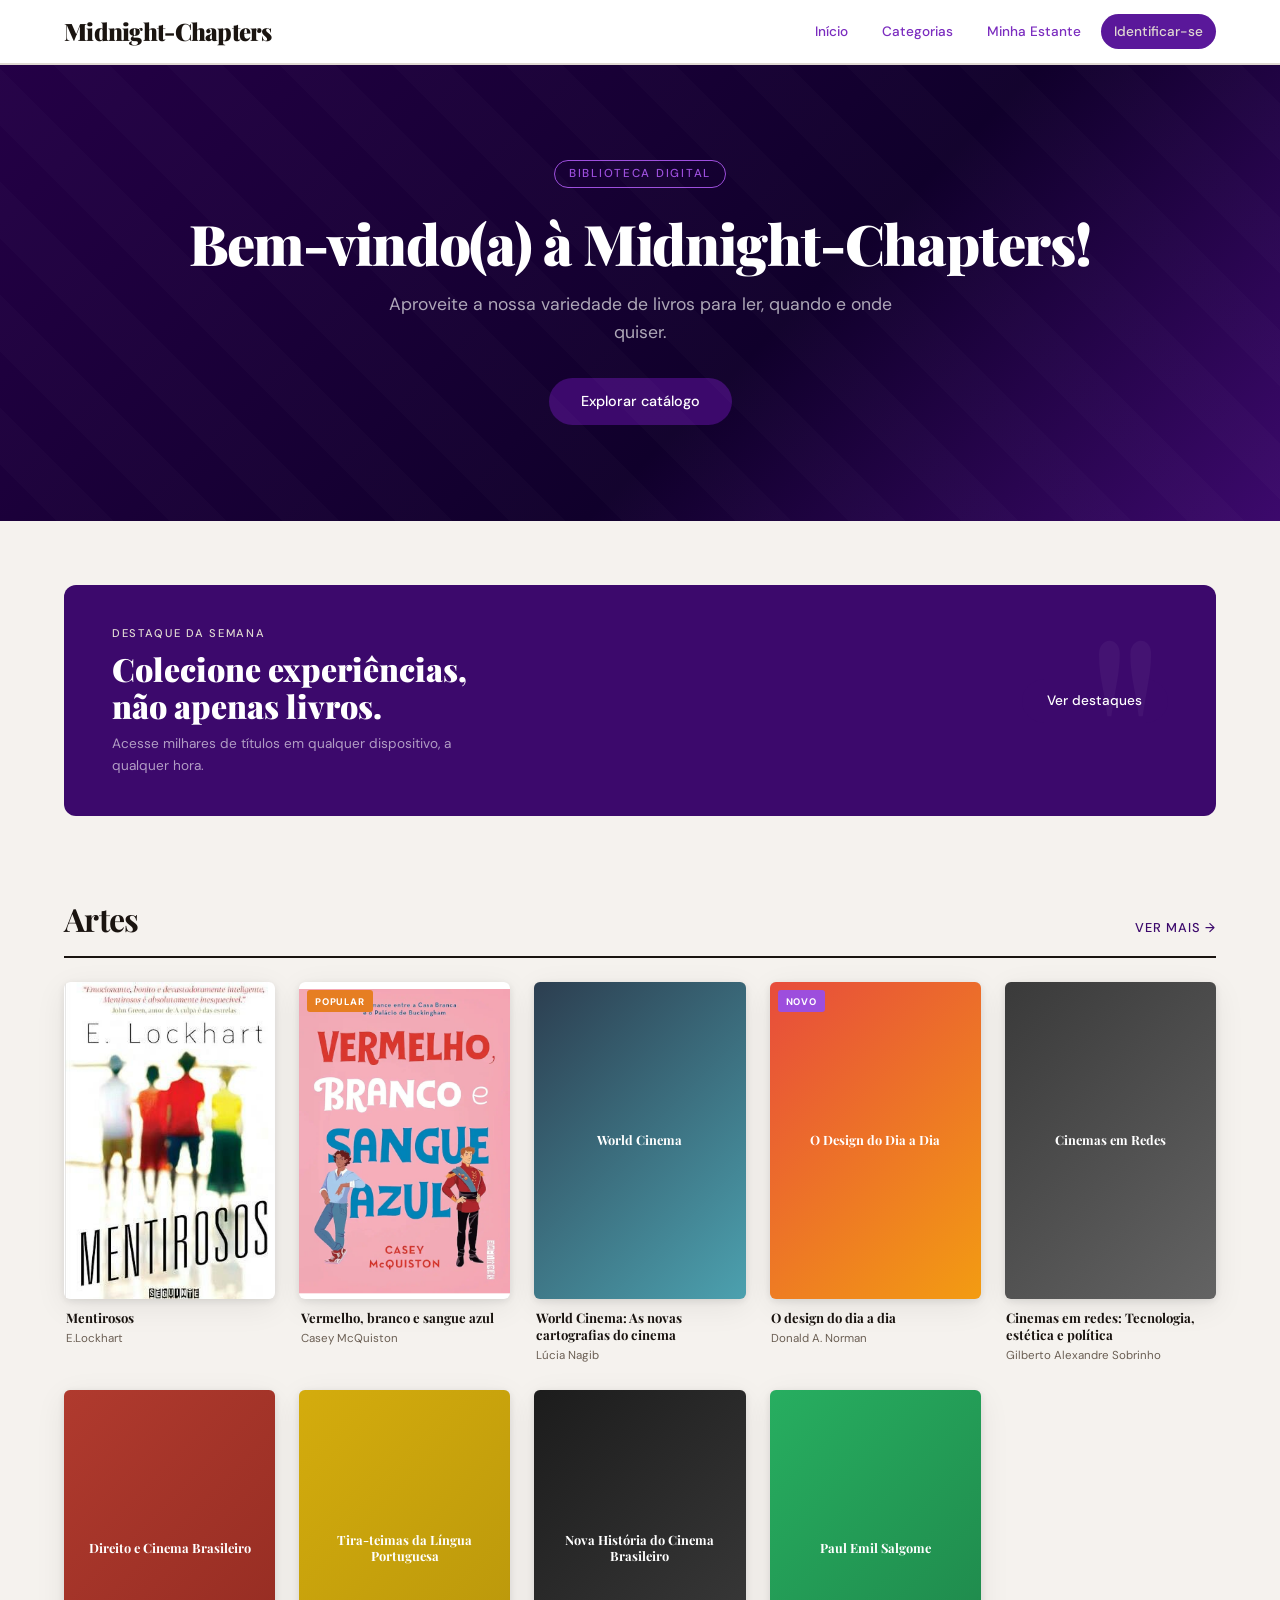
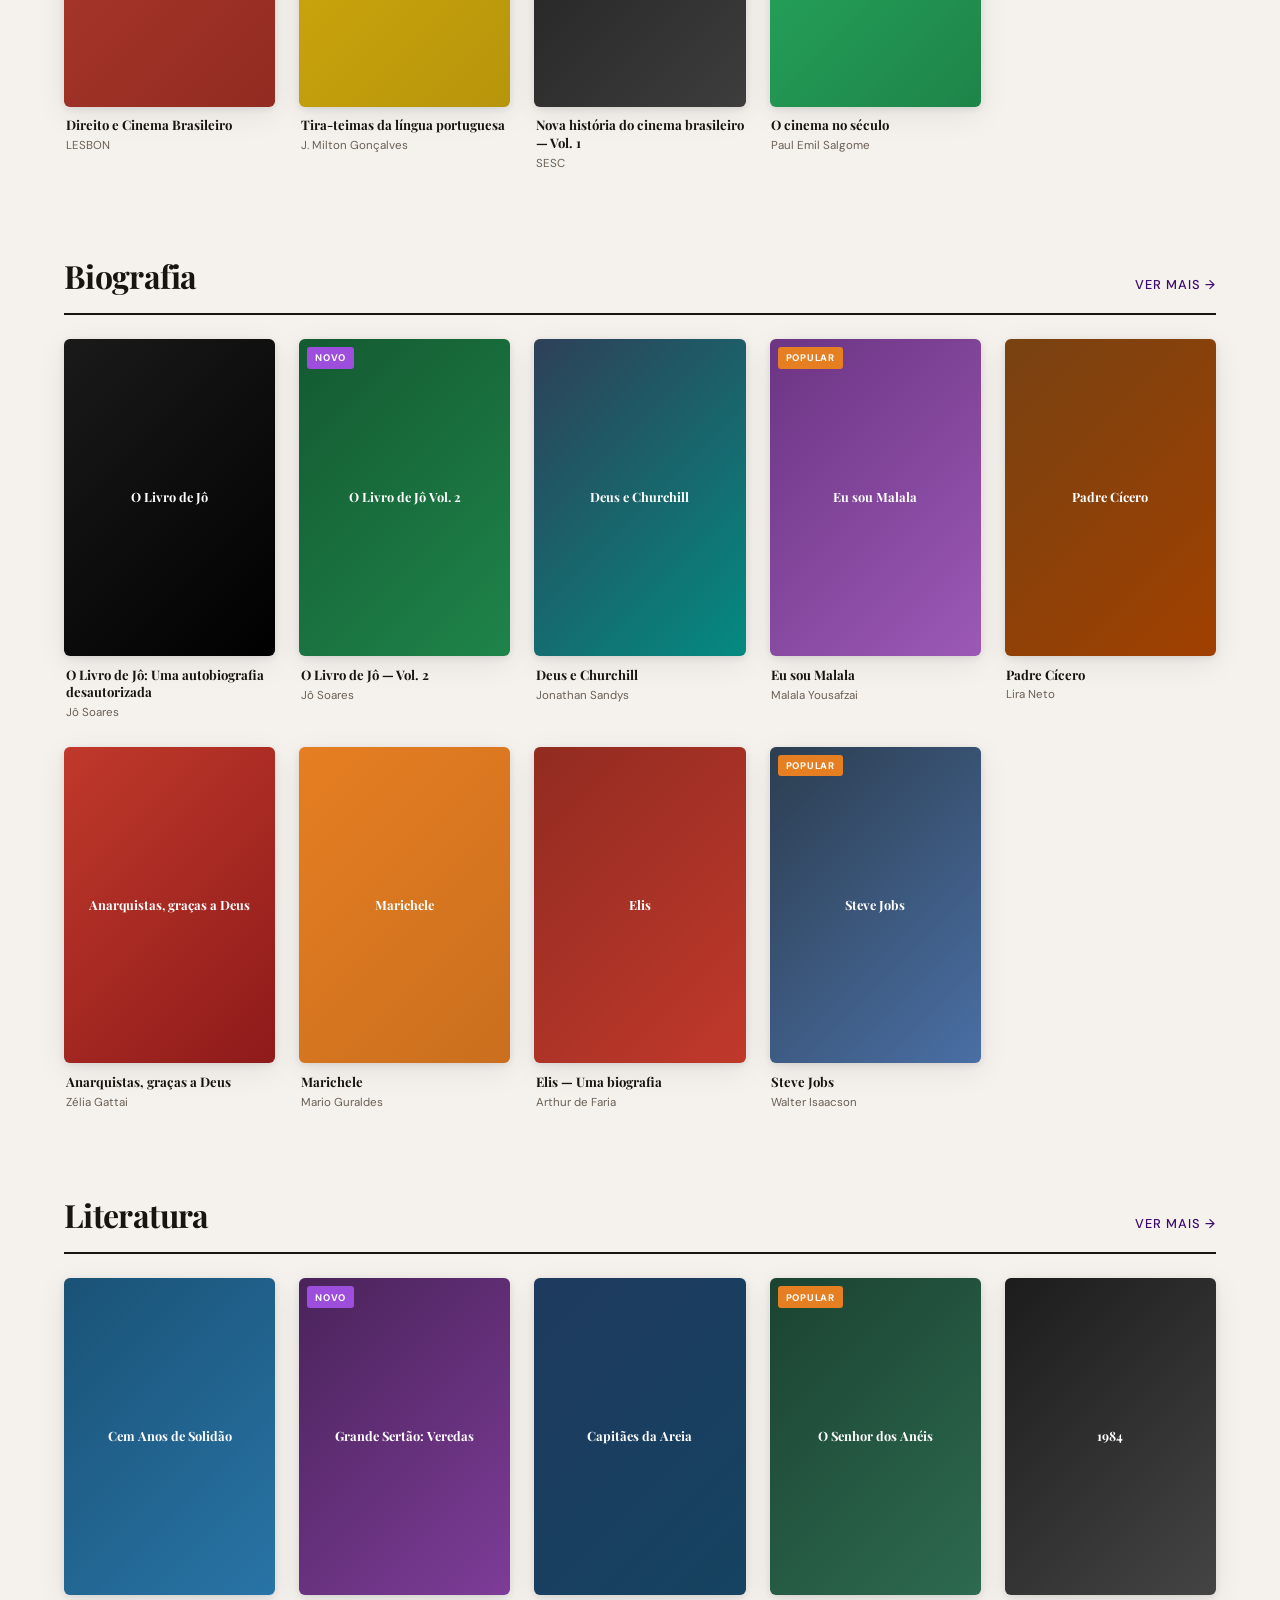
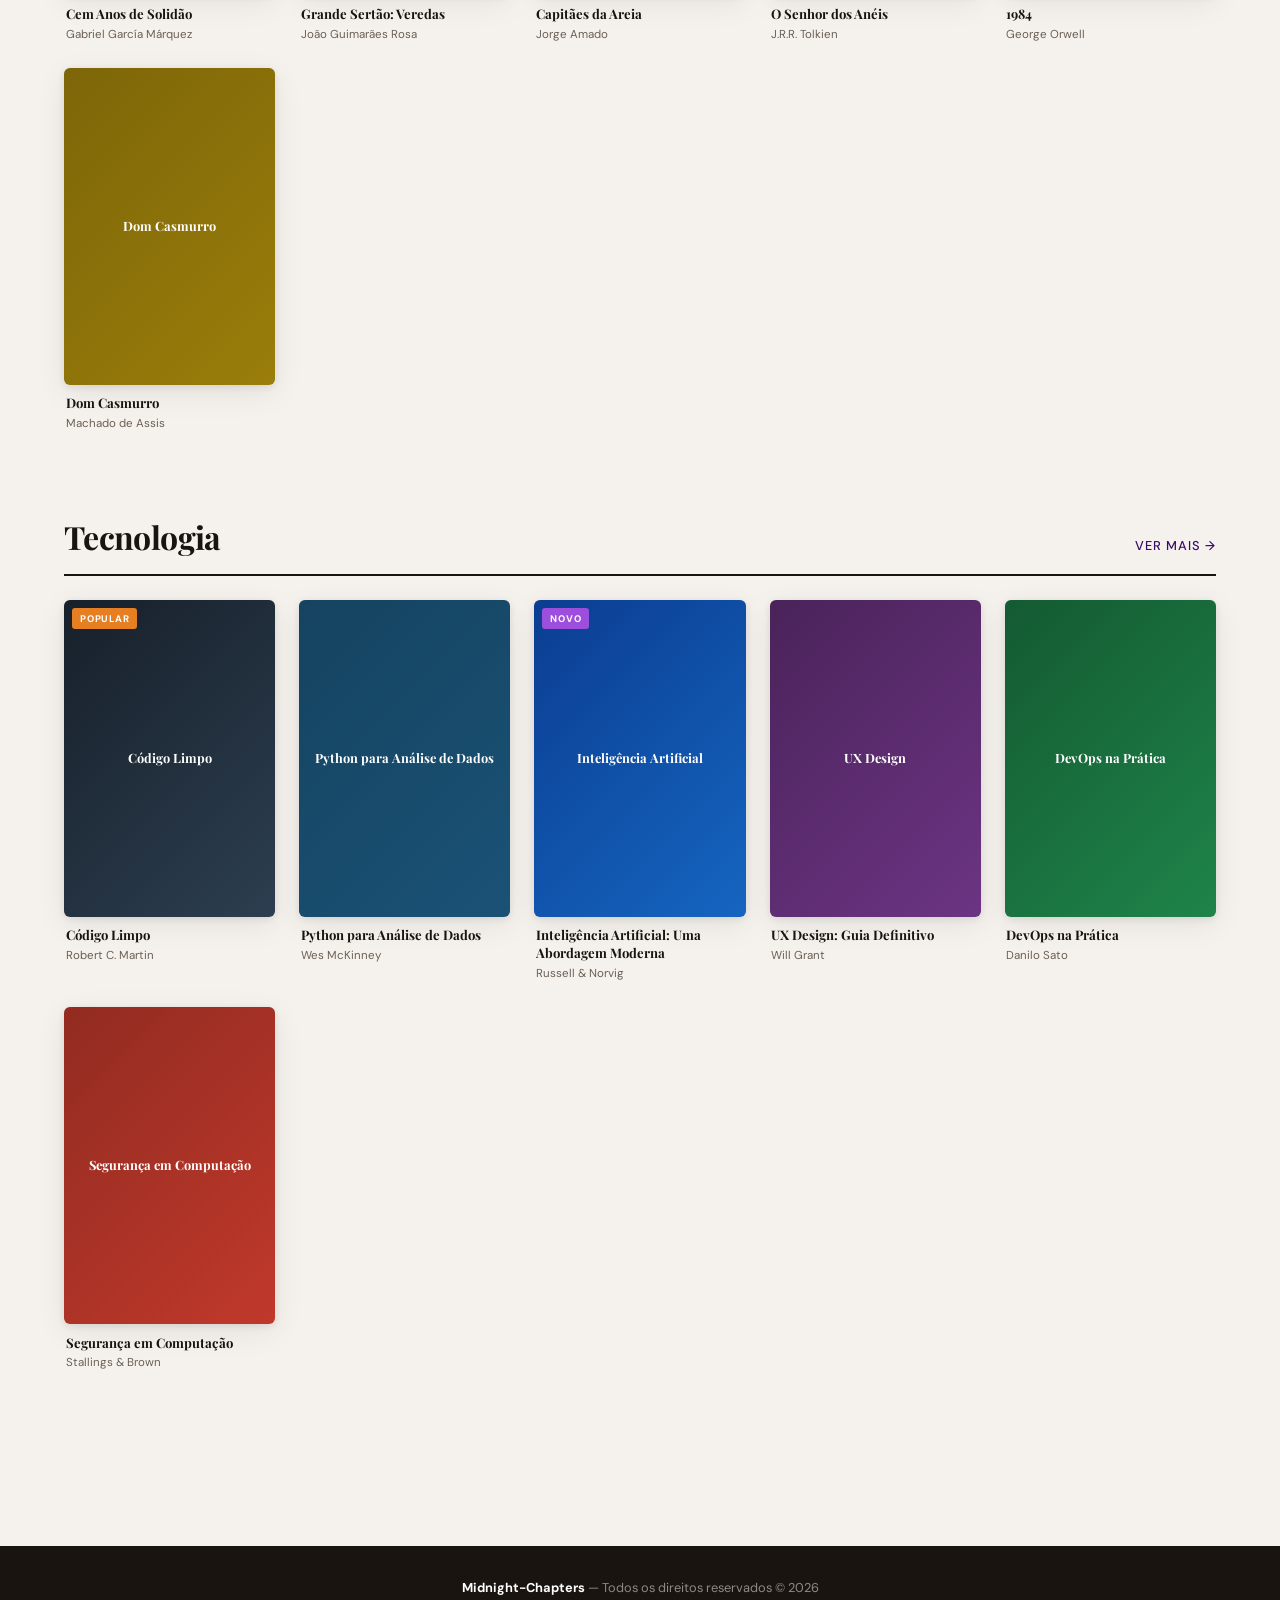
==== commit 8f0bcc8d: "leves alterações de livro" ====
--- a/index.html
+++ b/index.html
@@ -63,12 +63,12 @@
       <a class="book-card" href="livro-dylan.html" title="Letras (1961–1974) Edição bilíngue">
         <div class="book-cover-wrap">
           <span class="book-badge badge-hot">Popular</span>
-          <div class="book-cover-placeholder" style="background:linear-gradient(135deg,#1a1a2e,#16213e);">Bob Dylan Letras 1961–1974</div>
-          <div class="book-overlay"><span class="book-overlay-btn">Ver livro</span></div>
-        </div>
-        <div class="book-info">
-          <div class="book-title">Letras (1961–1974) Edição bilíngue</div>
-          <div class="book-author">Bob Dylan</div>
+          <img src="imagens/Vermelho-300.png" alt="Vermelho">
+          <div class="book-overlay"><span class="book-overlay-btn">Ver livro</span></div>
+        </div>
+        <div class="book-info">
+          <div class="book-title">Vermelho, branco e sangue azul</div>
+          <div class="book-author">Casey McQuiston</div>
         </div>
       </a>
 
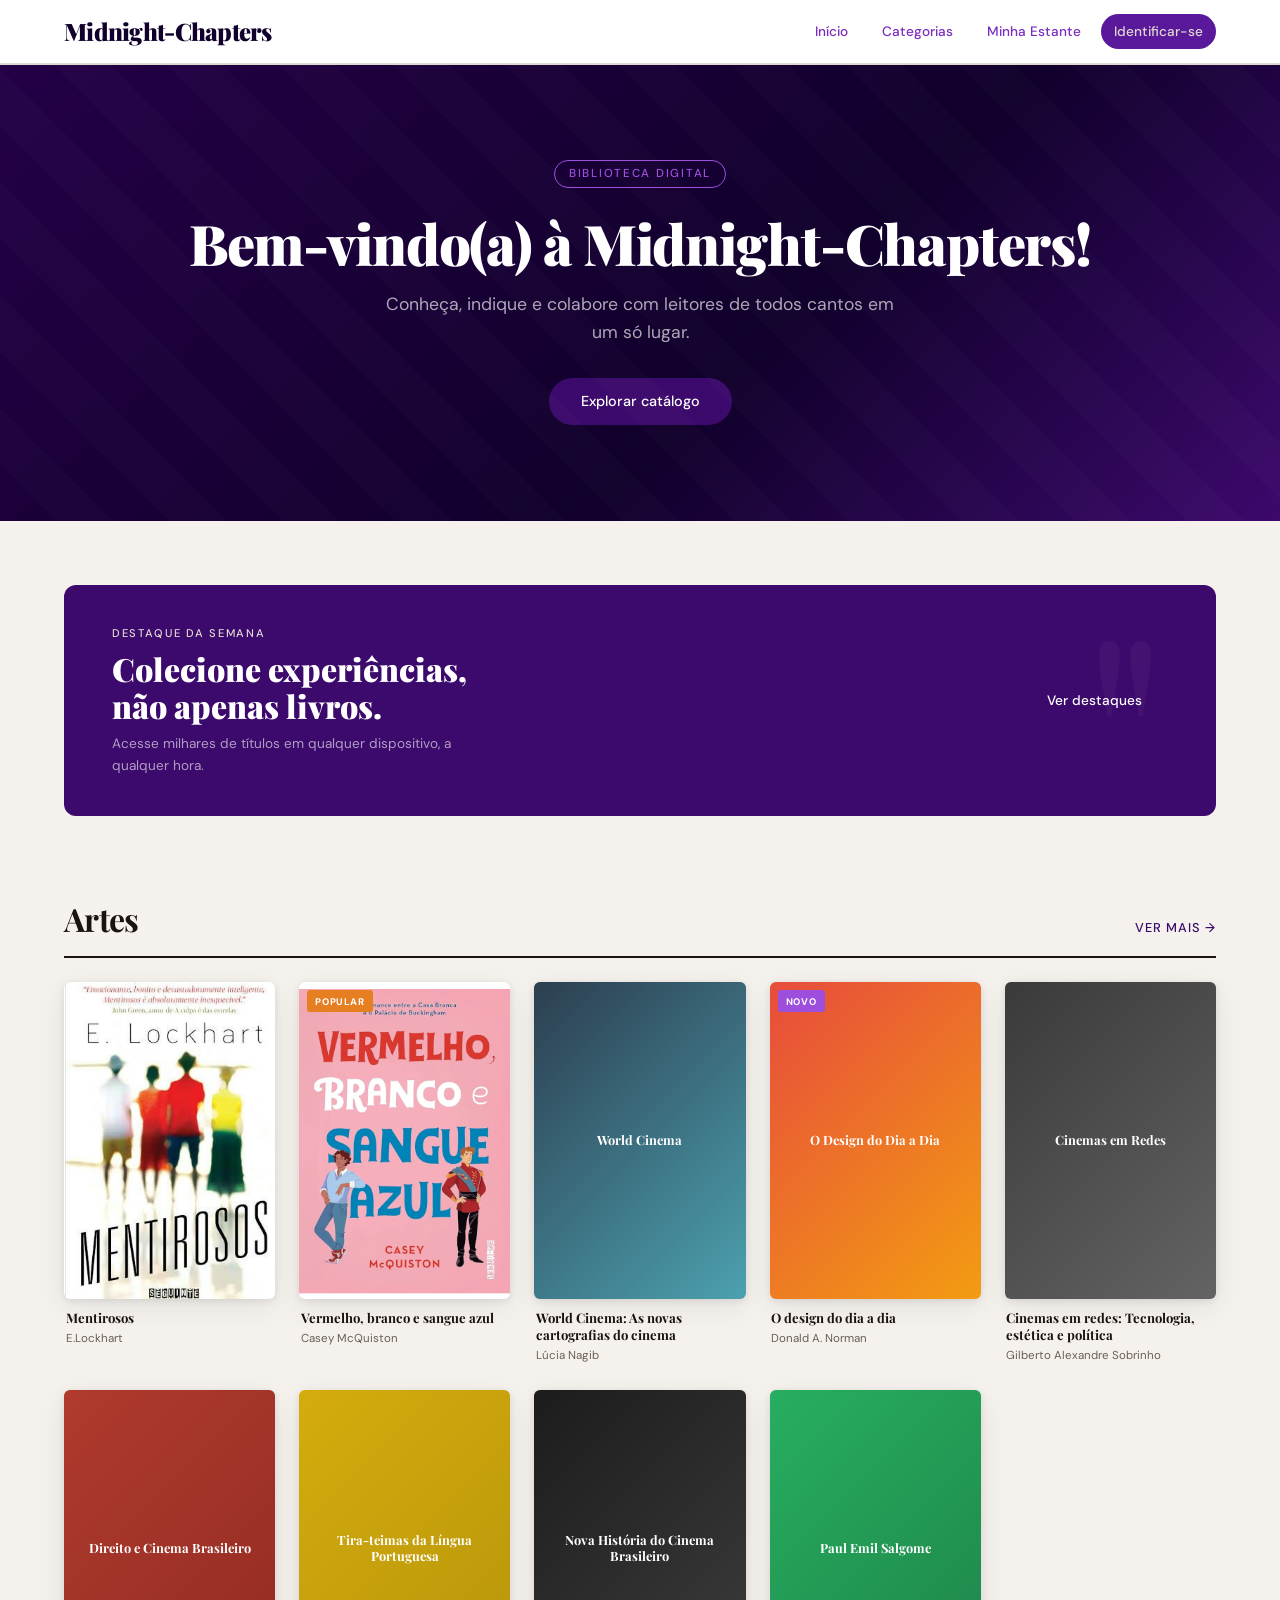
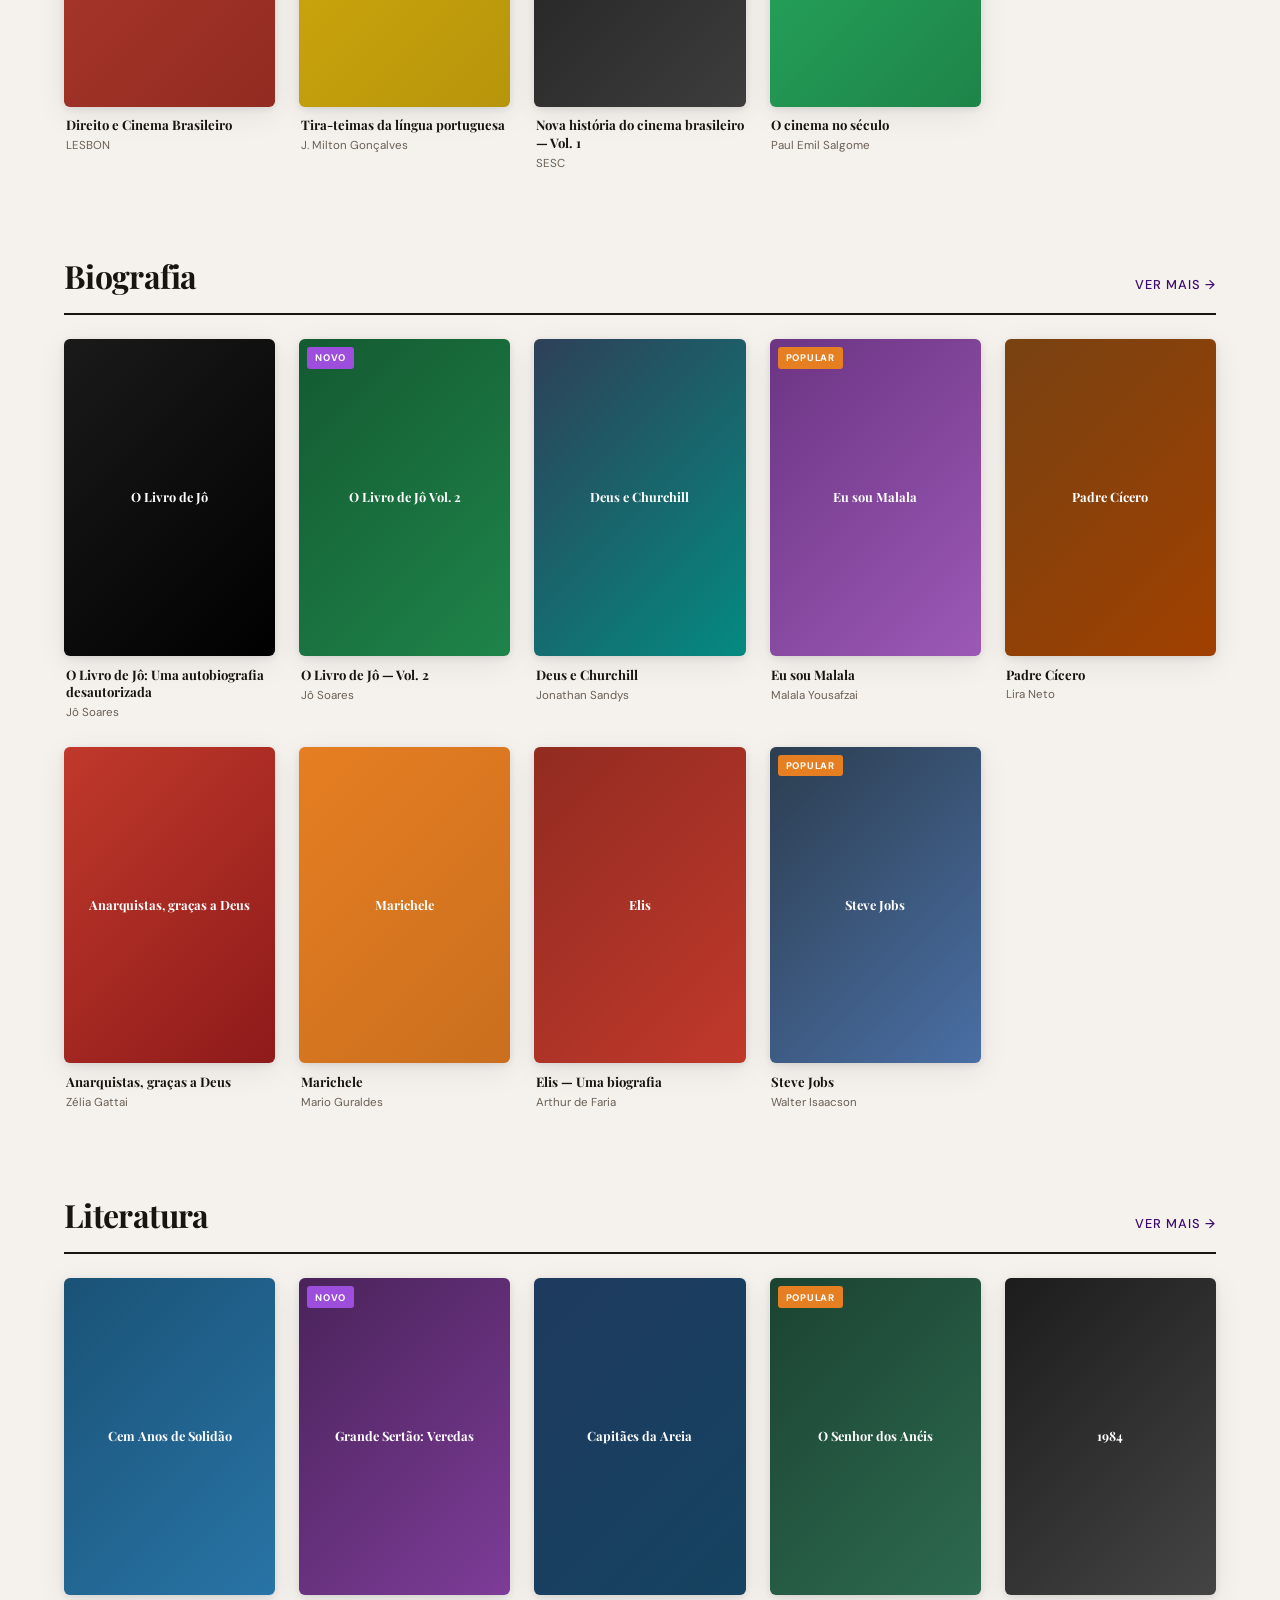
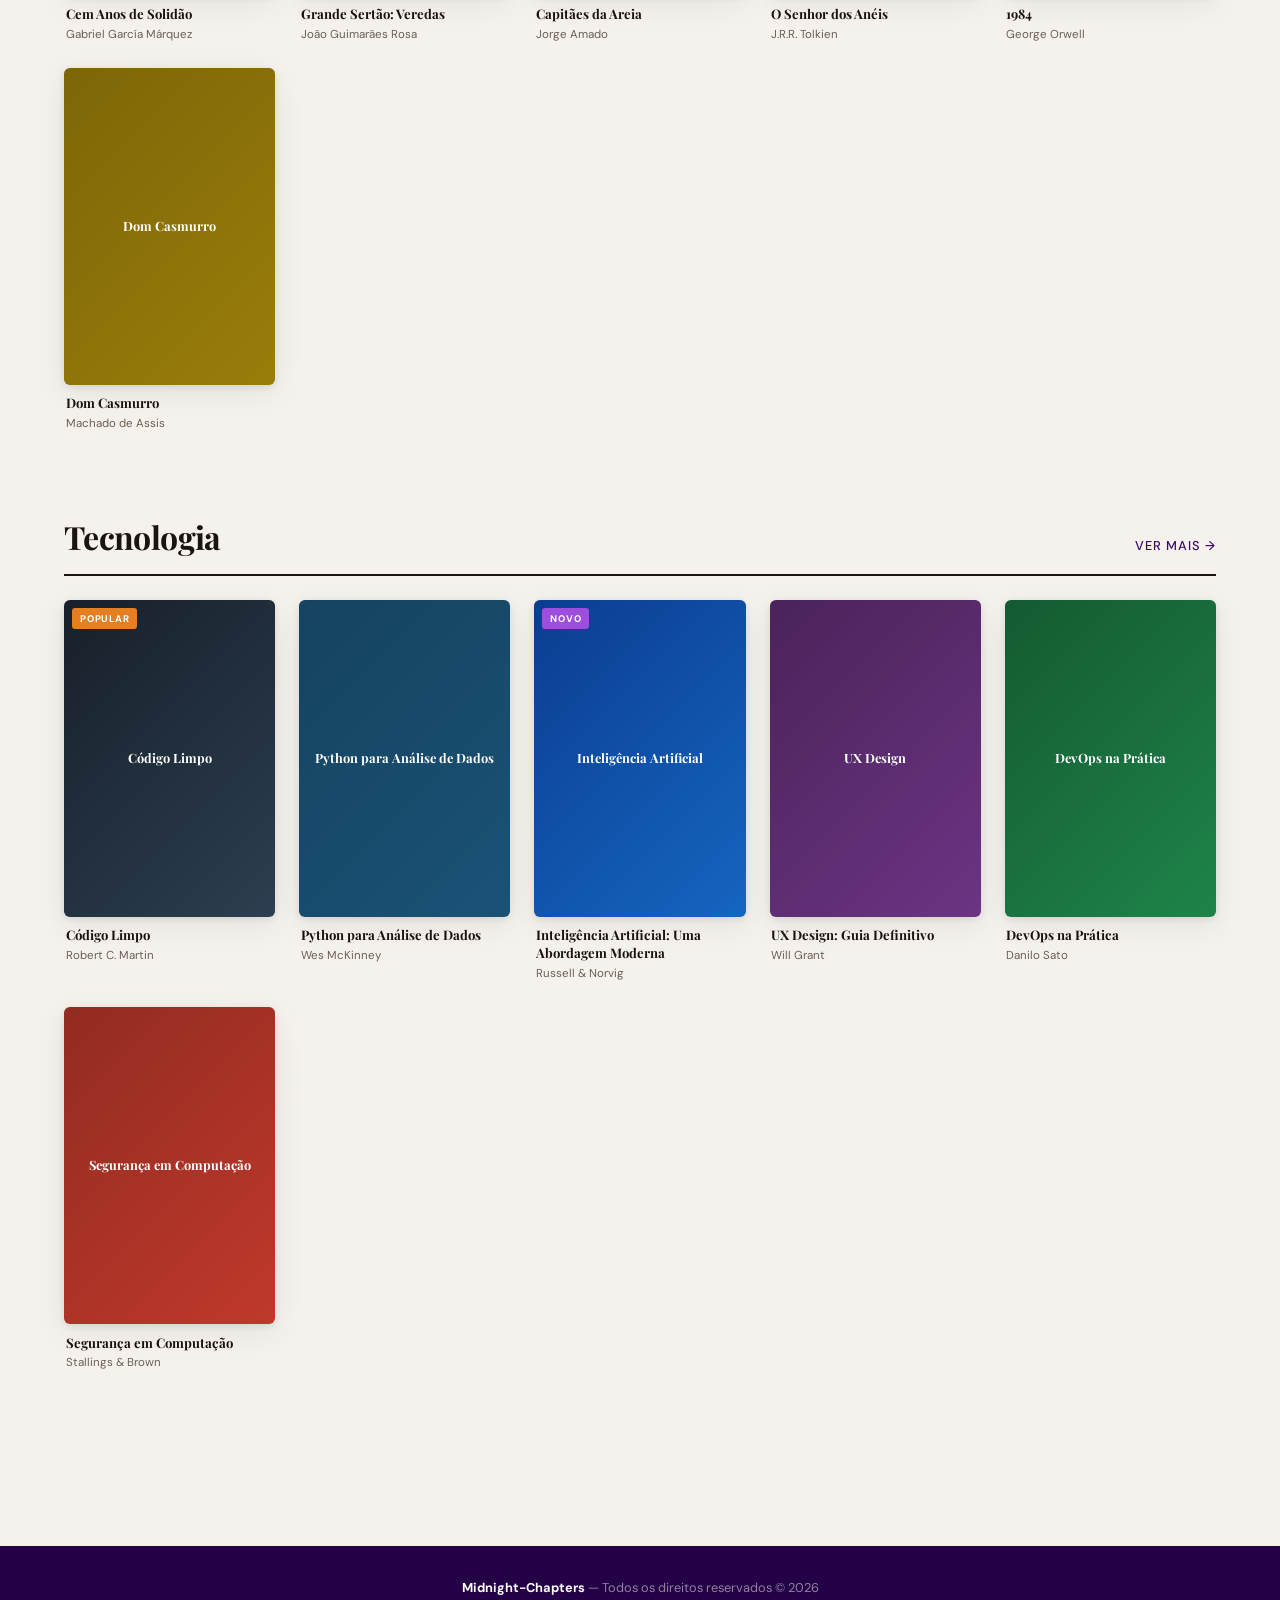
==== commit 81d336fd: "paragrafo" ====
--- a/index.html
+++ b/index.html
@@ -26,7 +26,7 @@
 <section class="hero">
   <div class="hero-tag">Biblioteca Digital</div>
   <h1>Bem-vindo(a) à Midnight-Chapters!</h1>
-  <p>Aproveite a nossa variedade de livros para ler, quando e onde quiser.</p>
+  <p>Conheça, indique e colabore com leitores de todos cantos em um só lugar.</p>
   <a href="#catalogo" class="hero-btn">Explorar catálogo</a>
 </section>
 
--- a/estilos/style.css
+++ b/estilos/style.css
@@ -53,7 +53,7 @@
       font-family: var(--font-display);
       font-size: 1.5rem;
       font-weight: 900;
-      color: var(--ink);
+      color: var(--color0);
       text-decoration: none;
       letter-spacing: -0.03em;
     }
@@ -352,7 +352,7 @@
 
     /* ── FOOTER ── */
     footer {
-      background: var(--ink);
+      background: var(--color1);
       color: rgba(255,255,255,0.5);
       text-align: center;
       padding: 2rem 1rem;
